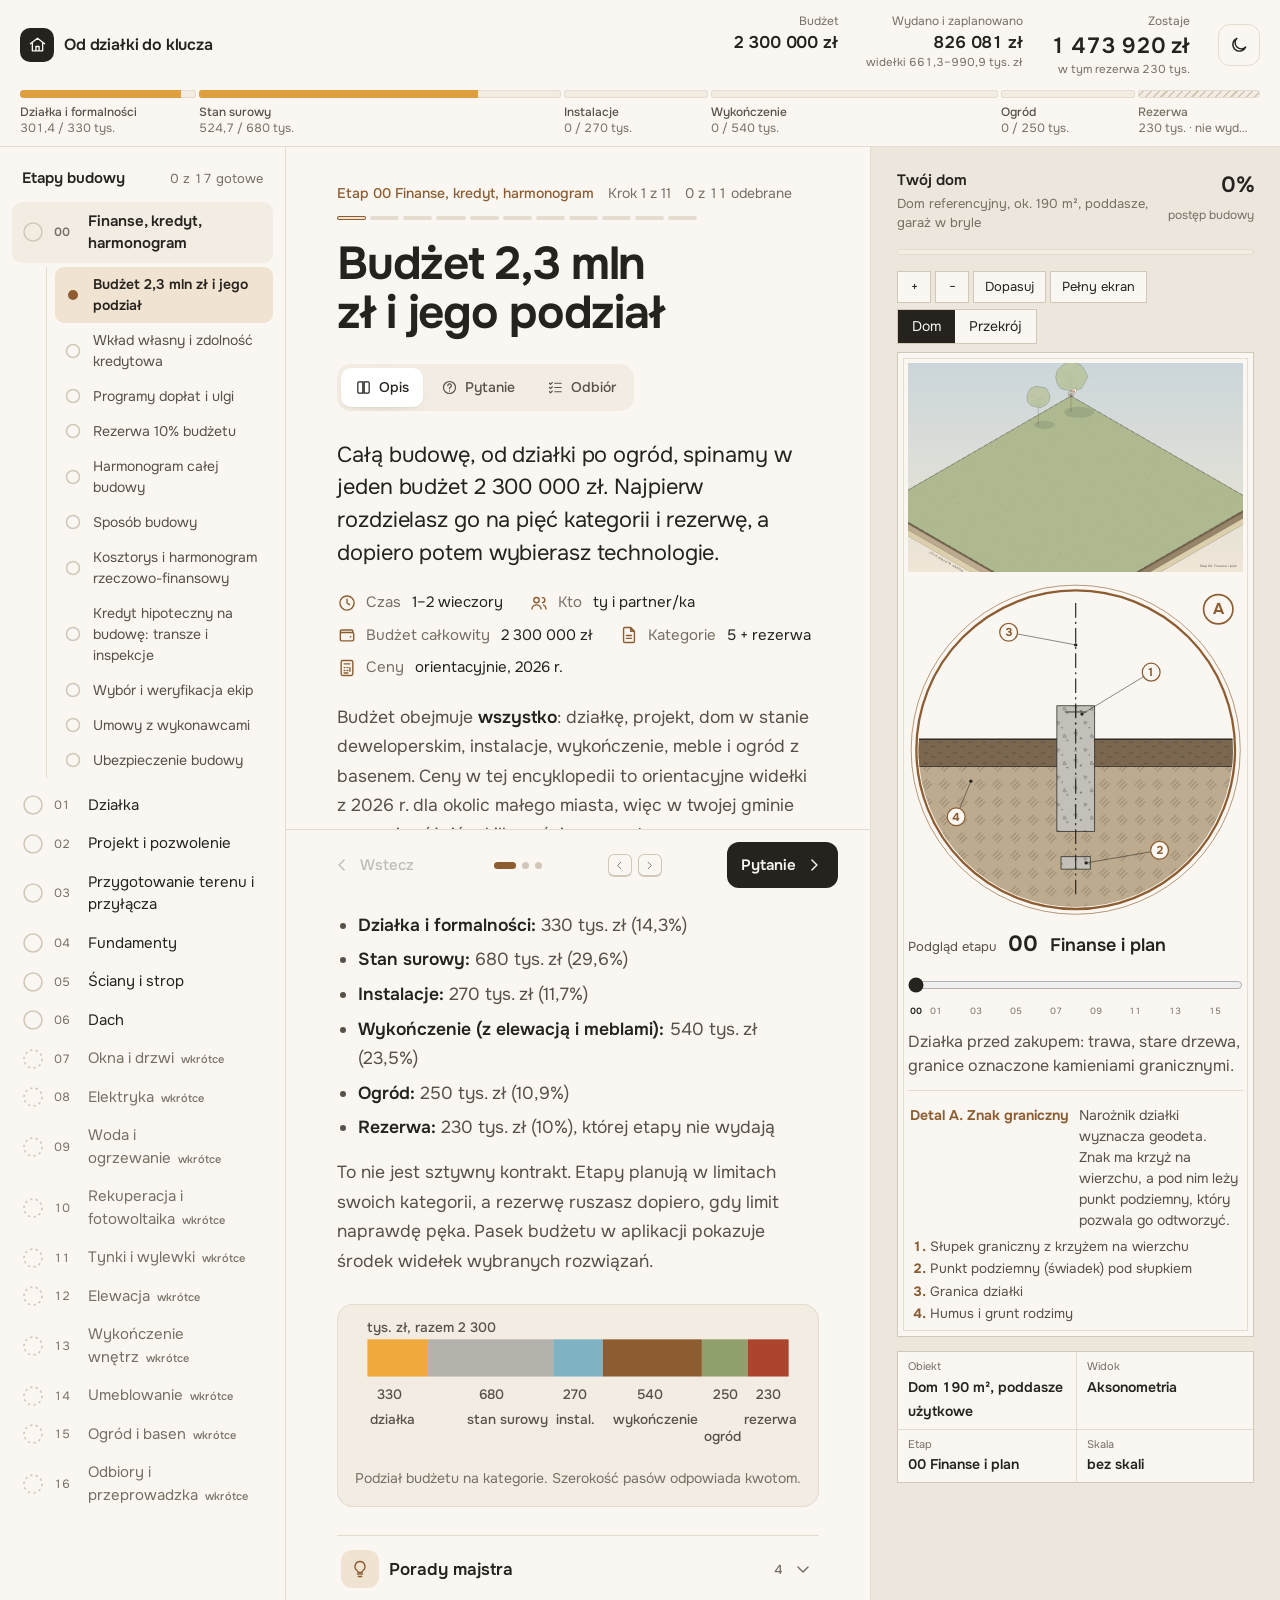
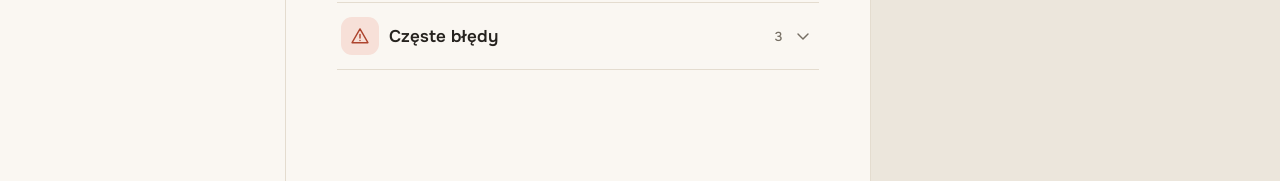
==== index.html @ 0e228438 "Budowa domu: makiety, silnik, wizualizacja, ilustracje, etapy 00-06 Co-Authored-By: Claude Opus 5.5 " ====
<!doctype html>
<html lang="pl">
<head>
<meta charset="utf-8">
<meta name="viewport" content="width=device-width, initial-scale=1, viewport-fit=cover">
<title>Od działki do klucza</title>
<meta name="description" content="Darmowy, interaktywny poradnik budowy domu od działki do klucza.">
<link rel="preconnect" href="https://fonts.googleapis.com">
<link rel="preconnect" href="https://fonts.gstatic.com" crossorigin>
<link rel="stylesheet" href="https://fonts.googleapis.com/css2?family=Onest:wght@400;500;600;700&display=swap">
<link rel="stylesheet" href="css/style.css">
<link rel="stylesheet" href="css/viz.css">
<link rel="stylesheet" href="css/illus.css">
<script>try { var t = localStorage.getItem('budowa-theme'); if (t) document.documentElement.dataset.theme = t; } catch(e){}</script>
</head>
<body>
<svg width="0" height="0" style="position:absolute" aria-hidden="true">
  <symbol id="i-house" viewBox="0 0 24 24"><path d="M3 11 12 4l9 7M5.5 9.5V20h13V9.5M10 20v-5.5h4V20"/></symbol>
  <symbol id="i-menu" viewBox="0 0 24 24"><path d="M4 7h16M4 12h16M4 17h10"/></symbol>
  <symbol id="i-sun" viewBox="0 0 24 24"><circle cx="12" cy="12" r="4"/><path d="M12 2.5v2M12 19.5v2M2.5 12h2M19.5 12h2M5.3 5.3l1.4 1.4M17.3 17.3l1.4 1.4M5.3 18.7l1.4-1.4M17.3 6.7l1.4-1.4"/></symbol>
  <symbol id="i-moon" viewBox="0 0 24 24"><path d="M20 14.5A8 8 0 1 1 9.5 4a6.5 6.5 0 0 0 10.5 10.5z"/></symbol>
  <symbol id="i-left" viewBox="0 0 24 24"><path d="M14.5 6 8.5 12l6 6"/></symbol>
  <symbol id="i-right" viewBox="0 0 24 24"><path d="m9.5 6 6 6-6 6"/></symbol>
  <symbol id="i-down" viewBox="0 0 24 24"><path d="m6 9.5 6 6 6-6"/></symbol>
  <symbol id="i-check" viewBox="0 0 24 24"><path d="M5 12.5 10 17.5 19 7"/></symbol>
  <symbol id="i-bulb" viewBox="0 0 24 24"><path d="M9 18h6M10 21h4M12 3a6 6 0 0 0-3.6 10.8c.7.6 1.1 1.3 1.1 2.2h5c0-.9.4-1.6 1.1-2.2A6 6 0 0 0 12 3z"/></symbol>
  <symbol id="i-alert" viewBox="0 0 24 24"><path d="M12 3.5 21.5 20h-19zM12 10v4.5M12 17.3v.2"/></symbol>
  <symbol id="i-file" viewBox="0 0 24 24"><path d="M14 3H7a1.5 1.5 0 0 0-1.5 1.5v15A1.5 1.5 0 0 0 7 21h10a1.5 1.5 0 0 0 1.5-1.5V7.5zM14 3v4.5h4.5M9 12.5h6M9 16h6"/></symbol>
  <symbol id="i-clock" viewBox="0 0 24 24"><circle cx="12" cy="12" r="8.5"/><path d="M12 7.5V12l3 2"/></symbol>
  <symbol id="i-users" viewBox="0 0 24 24"><circle cx="9" cy="8.5" r="3.2"/><path d="M3.5 19c.6-3 2.8-4.8 5.5-4.8s4.9 1.8 5.5 4.8M16 5.5a3 3 0 0 1 0 6M17.5 14.5c1.6.6 2.7 2.2 3 4.5"/></symbol>
  <symbol id="i-rebar" viewBox="0 0 24 24"><path d="M7 4v16M12 4v16M17 4v16M4 8.5h16M4 15.5h16"/></symbol>
  <symbol id="i-wallet" viewBox="0 0 24 24"><path d="M4 7.5A1.5 1.5 0 0 1 5.5 6h12A1.5 1.5 0 0 1 19 7.5V9M4 7.5v10A1.5 1.5 0 0 0 5.5 19h13a1.5 1.5 0 0 0 1.5-1.5v-7A1.5 1.5 0 0 0 18.5 9h-13A1.5 1.5 0 0 1 4 7.5zM16 14h.5"/></symbol>
  <symbol id="i-shield" viewBox="0 0 24 24"><path d="M12 3 19 6v5.5c0 4.4-3 8-7 9.5-4-1.5-7-5.1-7-9.5V6z"/></symbol>
  <symbol id="i-plus" viewBox="0 0 24 24"><path d="M12 5v14M5 12h14"/></symbol>
  <symbol id="i-minus" viewBox="0 0 24 24"><path d="M5 12h14"/></symbol>
  <symbol id="i-book" viewBox="0 0 24 24"><path d="M4 5.5A1.5 1.5 0 0 1 5.5 4H11v16H5.5A1.5 1.5 0 0 1 4 18.5zM20 5.5A1.5 1.5 0 0 0 18.5 4H13v16h5.5a1.5 1.5 0 0 0 1.5-1.5z"/></symbol>
  <symbol id="i-compare" viewBox="0 0 24 24"><rect x="3.5" y="4" width="7" height="16" rx="1.5"/><rect x="13.5" y="4" width="7" height="16" rx="1.5"/></symbol>
  <symbol id="i-question" viewBox="0 0 24 24"><circle cx="12" cy="12" r="8.5"/><path d="M9.6 9.5a2.5 2.5 0 1 1 3.4 2.3c-.6.3-1 .8-1 1.5v.4M12 16.6v.2"/></symbol>
  <symbol id="i-listcheck" viewBox="0 0 24 24"><path d="M11 6h9M11 12h9M11 18h9M3.5 6l1.5 1.5L7.5 5M3.5 12l1.5 1.5 2.5-2.5M3.5 18l1.5 1.5 2.5-2.5"/></symbol>
  <symbol id="i-stamp" viewBox="0 0 24 24"><path d="M9.5 3.5h5l-1 6.5h-3zM5 13.5c0-1.9 1.6-3.5 3.5-3.5h7c1.9 0 3.5 1.6 3.5 3.5V16H5zM4 20h16"/></symbol>
  <symbol id="i-calc" viewBox="0 0 24 24"><rect x="5" y="3" width="14" height="18" rx="2"/><path d="M8.5 7h7M8.5 11.5h1M12 11.5h1M15.5 11.5v4.5M8.5 15h1M12 15h1M8.5 18h4.5"/></symbol>
  <symbol id="i-layers" viewBox="0 0 24 24"><path d="M12 4 21 9l-9 5-9-5zM3 13.5l9 5 9-5"/></symbol>
</svg>

<div class="app" id="app" data-view="krok">
  <header class="top">
    <div class="top-row">
      <button class="iconbtn menu-btn" id="menuBtn" aria-label="Pokaż etapy budowy" aria-expanded="false"><svg class="ico"><use href="#i-menu"/></svg></button>
      <div class="brand"><span class="brand-mark"><svg class="ico"><use href="#i-house"/></svg></span><span class="brand-t">Od działki do klucza</span></div>
      <div class="money" aria-live="polite">
        <div class="total"><span>Budżet</span><b class="num">2 300 000 zł</b></div>
        <div class="spent"><span>Wydano i zaplanowano</span><b class="num" id="mSpent">0 zł</b><small class="num" id="mRange"></small></div>
        <div class="left"><span>Zostaje</span><b class="num" id="mLeft">0 zł</b><small class="num" id="mRes"></small><em class="delta num" id="delta"></em></div>
      </div>
      <button class="iconbtn" id="themeBtn" aria-label="Przełącz motyw"><svg class="ico"><use id="themeIco" href="#i-moon"/></svg></button>
    </div>
    <div class="bar" id="bar" role="img" aria-label="Podział budżetu na kategorie"></div>
  </header>

  <div class="body">
    <nav class="rail" id="rail" aria-label="Etapy budowy"></nav>

    <main class="main" id="main">
      <div class="scroll" id="scroll"><div class="stepwrap" id="stepwrap"></div></div>
      <div class="foot">
        <button class="nav prev" id="prev"><svg class="ico"><use href="#i-left"/></svg><span id="prevT">Wstecz</span></button>
        <div class="dots" id="dots" aria-hidden="true"></div>
        <div class="keys" aria-hidden="true"><kbd><svg class="ico"><use href="#i-left"/></svg></kbd><kbd><svg class="ico"><use href="#i-right"/></svg></kbd></div>
        <button class="nav next" id="next"><span id="nextT">Dalej</span><svg class="ico"><use href="#i-right"/></svg></button>
      </div>
    </main>

    <aside class="vizpane" id="vizpane" aria-label="Wizualizacja domu"><div class="vizpane-in" id="vizpaneIn">
      <div class="viz-h">
        <div><h2>Twój dom</h2><p>Dom referencyjny, ok. 190 m², poddasze, garaż w bryle</p></div>
        <div class="pct"><b class="num" id="pct">0%</b><span>postęp budowy</span></div>
      </div>
      <div class="hp"><i id="hp"></i></div>
      <div id="viz"></div>
    </div></aside>
  </div>

  <nav class="tabbar" role="tablist" aria-label="Widok">
    <button role="tab" aria-selected="true" data-view="krok"><svg class="ico"><use href="#i-book"/></svg>Krok</button>
    <button role="tab" aria-selected="false" data-view="dom"><svg class="ico"><use href="#i-house"/></svg>Dom</button>
  </nav>
</div>
<div class="scrim" id="scrim"></div>
<div class="toast" id="toast" role="status"><svg class="ico"><use href="#i-stamp"/></svg><span id="toastT"></span></div>

<!-- Silnik i wizualizacja -->
<script src="js/engine.js"></script>
<script src="js/viz.js"></script>
<script src="js/illus.js"></script>

<!-- Widgety: wspólne + jeden plik na etap (brakujące pliki silnik pomija) -->
<script src="js/widgets/koszty-zakupu.js"></script>
<script src="js/widgets/00-finanse.js"></script>
<script src="js/widgets/01-dzialka.js"></script>
<script src="js/widgets/02-projekt.js"></script>
<script src="js/widgets/03-przygotowanie.js"></script>
<script src="js/widgets/04-fundamenty.js"></script>
<script src="js/widgets/05-sciany.js"></script>
<script src="js/widgets/06-dach.js"></script>
<script src="js/widgets/07-okna.js"></script>
<script src="js/widgets/08-elektryka.js"></script>
<script src="js/widgets/09-woda-ogrzewanie.js"></script>
<script src="js/widgets/10-rekuperacja-pv.js"></script>
<script src="js/widgets/11-tynki-wylewki.js"></script>
<script src="js/widgets/12-elewacja.js"></script>
<script src="js/widgets/13-wykonczenie.js"></script>
<script src="js/widgets/14-umeblowanie.js"></script>
<script src="js/widgets/15-ogrod.js"></script>
<script src="js/widgets/16-odbiory.js"></script>

<!-- Ilustracje kroków: jeden plik na etap (brakujące pliki silnik pomija) -->
<script src="js/illus/00-finanse.js"></script>
<script src="js/illus/01-dzialka.js"></script>
<script src="js/illus/02-projekt.js"></script>
<script src="js/illus/03-przygotowanie.js"></script>
<script src="js/illus/04-fundamenty.js"></script>
<script src="js/illus/05-sciany.js"></script>
<script src="js/illus/06-dach.js"></script>
<script src="js/illus/07-okna.js"></script>
<script src="js/illus/08-elektryka.js"></script>
<script src="js/illus/09-woda-ogrzewanie.js"></script>
<script src="js/illus/10-rekuperacja-pv.js"></script>
<script src="js/illus/11-tynki-wylewki.js"></script>
<script src="js/illus/12-elewacja.js"></script>
<script src="js/illus/13-wykonczenie.js"></script>
<script src="js/illus/14-umeblowanie.js"></script>
<script src="js/illus/15-ogrod.js"></script>
<script src="js/illus/16-odbiory.js"></script>

<!-- Treść: jeden plik = jeden etap -->
<script src="content/00-finanse.js"></script>
<script src="content/01-dzialka.js"></script>
<script src="content/02-projekt.js"></script>
<script src="content/03-przygotowanie.js"></script>
<script src="content/04-fundamenty.js"></script>
<script src="content/05-sciany.js"></script>
<script src="content/06-dach.js"></script>
<script src="content/07-okna.js"></script>
<script src="content/08-elektryka.js"></script>
<script src="content/09-woda-ogrzewanie.js"></script>
<script src="content/10-rekuperacja-pv.js"></script>
<script src="content/11-tynki-wylewki.js"></script>
<script src="content/12-elewacja.js"></script>
<script src="content/13-wykonczenie.js"></script>
<script src="content/14-umeblowanie.js"></script>
<script src="content/15-ogrod.js"></script>
<script src="content/16-odbiory.js"></script>
</body>
</html>
---- css/style.css ----
/* Aplikacja w trzech strefach: pasek budżetu u góry, etapy po lewej, krok w środku (porcjami), dom po prawej.
   Wygląd przeniesiony 1:1 z makieta/makieta-v2.html. Style rysunku domu są w css/viz.css (F2). */
:root{
  color-scheme:light;
  --bg:#ece6dc; --pane:#faf7f2; --pane-2:#f2ece3; --raise:#ffffff;
  --ink:#26231f; --ink-2:#575148; --ink-3:#766f64;
  --line:#e4dccf; --line-2:#d2c8b8;
  --wood:#8d5d31; --wood-soft:#f1e3d1; --lamp:#df9f3f; --lamp-soft:#f9e7c7;
  --moss:#4b6a44; --moss-soft:#e0e9da; --rust:#ad442e; --rust-soft:#f7e0d8;
  --spent:#3b3733; --on-ink:#faf7f2;
  --shadow:0 1px 2px rgba(70,50,30,.06),0 10px 28px -14px rgba(70,50,30,.22);
  --shadow-hi:0 2px 4px rgba(70,50,30,.08),0 18px 36px -16px rgba(70,50,30,.32);
  --draw:#7a6a55; --stars-op:0;
  --sky1:#CBD6DA; --sky2:#EFE6D6; --ground:#B9A585; --ground-dark:#8C7556; --lawn:#8FA06A; --lawn-dark:#6E8250;
  --raw:#C38A63; --raw-line:#A06E4D; --concrete:#B4B1AA; --concrete-top:#CFCCC5;
  --plaster:#F2EEE6; --plaster-side:#DCD5C8; --stone:#9C9387; --stone-line:#7D756B;
  --cladding:#A9743F; --cladding-line:#80552C; --roof:#3A3D42; --roof-line:#2C2E32;
  --glass:#6F8792; --frame:#2E3033; --lit:#F6C46E; --lit-op:.45; --glow-op:0; --water:#7FB3C4; --scaff:#7C7F84; --amber:#F0A93C;
  --f:"Onest","Segoe UI",system-ui,-apple-system,sans-serif;
  --out:cubic-bezier(.22,1,.36,1); --spring:cubic-bezier(.34,1.45,.64,1);
}
@media (prefers-color-scheme:dark){:root:not([data-theme="light"]){
  color-scheme:dark;
  --bg:#141312; --pane:#1c1b19; --pane-2:#24221f; --raise:#2a2825;
  --ink:#efe8dd; --ink-2:#bab2a6; --ink-3:#958d81;
  --line:#2e2b27; --line-2:#403b35;
  --wood:#d6a16b; --wood-soft:#3a2c1f; --lamp:#f3b75d; --lamp-soft:#3b2f1e;
  --moss:#98b98a; --moss-soft:#223025; --rust:#ee9076; --rust-soft:#3c2520;
  --spent:#d9d0c2; --on-ink:#1c1b19;
  --shadow:0 1px 0 rgba(255,255,255,.03) inset,0 12px 30px -16px rgba(0,0,0,.7);
  --shadow-hi:0 1px 0 rgba(255,255,255,.05) inset,0 20px 40px -18px rgba(0,0,0,.8);
  --draw:#f3b75d; --stars-op:1;
  --sky1:#0F1726; --sky2:#3A3B4A; --ground:#3B3428; --ground-dark:#2A251D; --lawn:#33402C; --lawn-dark:#26301F;
  --raw:#7A5844; --raw-line:#5E4333; --concrete:#5E5D5A; --concrete-top:#6C6B67;
  --plaster:#B9B2A6; --plaster-side:#8F897F; --stone:#6C665E; --stone-line:#4F4A44;
  --cladding:#7A5330; --cladding-line:#5A3C22; --roof:#25272B; --roof-line:#1A1B1E;
  --glass:#2C3940; --frame:#151618; --lit:#FFC56A; --lit-op:.95; --glow-op:.55; --water:#3E8FA6; --scaff:#8A8D92; --amber:#F4B860;
}}
:root[data-theme="dark"]{
  color-scheme:dark;
  --bg:#141312; --pane:#1c1b19; --pane-2:#24221f; --raise:#2a2825;
  --ink:#efe8dd; --ink-2:#bab2a6; --ink-3:#958d81;
  --line:#2e2b27; --line-2:#403b35;
  --wood:#d6a16b; --wood-soft:#3a2c1f; --lamp:#f3b75d; --lamp-soft:#3b2f1e;
  --moss:#98b98a; --moss-soft:#223025; --rust:#ee9076; --rust-soft:#3c2520;
  --spent:#d9d0c2; --on-ink:#1c1b19;
  --shadow:0 1px 0 rgba(255,255,255,.03) inset,0 12px 30px -16px rgba(0,0,0,.7);
  --shadow-hi:0 1px 0 rgba(255,255,255,.05) inset,0 20px 40px -18px rgba(0,0,0,.8);
  --draw:#f3b75d; --stars-op:1;
  --sky1:#0F1726; --sky2:#3A3B4A; --ground:#3B3428; --ground-dark:#2A251D; --lawn:#33402C; --lawn-dark:#26301F;
  --raw:#7A5844; --raw-line:#5E4333; --concrete:#5E5D5A; --concrete-top:#6C6B67;
  --plaster:#B9B2A6; --plaster-side:#8F897F; --stone:#6C665E; --stone-line:#4F4A44;
  --cladding:#7A5330; --cladding-line:#5A3C22; --roof:#25272B; --roof-line:#1A1B1E;
  --glass:#2C3940; --frame:#151618; --lit:#FFC56A; --lit-op:.95; --glow-op:.55; --water:#3E8FA6; --scaff:#8A8D92; --amber:#F4B860;
}

*{box-sizing:border-box}
html{scroll-padding-top:var(--toph,120px)}
body{margin:0;background:var(--bg);color:var(--ink);font-family:var(--f);font-size:16px;line-height:1.5;-webkit-font-smoothing:antialiased}
button,input{font:inherit;color:inherit}
button{cursor:pointer}
:focus-visible{outline:2px solid var(--wood);outline-offset:2px;border-radius:6px}
.ico{width:20px;height:20px;flex:none;fill:none;stroke:currentColor;stroke-width:1.7;stroke-linecap:round;stroke-linejoin:round}
[hidden]{display:none!important}
.sr{position:absolute;width:1px;height:1px;overflow:hidden;clip:rect(0 0 0 0);white-space:nowrap}
.num{font-variant-numeric:tabular-nums}

/* ---------- szkielet aplikacji ---------- */
.app{min-height:100vh;min-height:100dvh;display:grid;grid-template-columns:minmax(0,1fr);grid-template-rows:auto minmax(0,1fr)}
.top-row,.money{min-width:0}
.top{background:var(--pane);border-bottom:1px solid var(--line);padding-left:max(20px,env(safe-area-inset-left,0px));padding-right:max(20px,env(safe-area-inset-right,0px));padding-block:12px 10px;position:sticky;top:0;z-index:6}
.top-row{display:flex;align-items:center;gap:16px 28px}
.brand{display:flex;align-items:center;gap:10px;font-weight:600;font-size:16px;letter-spacing:-.01em;white-space:nowrap}
.brand-mark{display:grid;place-items:center;width:34px;height:34px;border-radius:10px;background:var(--ink);color:var(--on-ink)}
.brand-mark .ico{width:19px;height:19px}
.money{display:flex;align-items:baseline;gap:6px 28px;margin-left:auto;flex-wrap:wrap;justify-content:flex-end}
.money div{display:flex;flex-direction:column;align-items:flex-end;position:relative}
.money span{font-size:12px;color:var(--ink-3)}
.money b{font-weight:600;font-size:17px;letter-spacing:-.01em;transition:color .3s}
.money small{font-size:11.5px;color:var(--ink-3);white-space:nowrap;line-height:1.3}
.money .left b{font-size:22px}
.money .left.over b{color:var(--rust)}
.delta{position:absolute;right:calc(100% + 12px);bottom:1px;padding:3px 9px;border-radius:999px;font-size:13px;font-weight:600;font-style:normal;background:var(--lamp-soft);color:var(--wood);white-space:nowrap;opacity:0;pointer-events:none}
.delta.minus{background:var(--moss-soft);color:var(--moss)}
.iconbtn{display:grid;place-items:center;width:42px;height:42px;border-radius:12px;border:1px solid var(--line);background:var(--pane);transition:background-color .15s,transform .2s var(--spring)}
.iconbtn:hover{background:var(--pane-2)}
.iconbtn:active{transform:scale(.94)}
.menu-btn{display:none}
.bar{display:flex;gap:3px;margin-top:12px}
.seg{flex-basis:0;min-width:0}
.trk{position:relative;display:block;height:8px;border-radius:3px;background:var(--pane-2);overflow:hidden;box-shadow:inset 0 0 0 1px var(--line)}
.seg:first-child .trk{border-radius:5px 3px 3px 5px}
.seg:last-child .trk{border-radius:3px 5px 5px 3px}
.seg.over .trk{box-shadow:inset 0 0 0 1px var(--rust)}
.trk i{position:absolute;top:0;bottom:0;left:0;width:0;transition:width .6s var(--spring),left .6s var(--spring)}
.trk .f{background:var(--spent)}
.trk .c{background:var(--lamp)}
.seg.flash .trk{animation:flash .9s var(--out)}
@keyframes flash{0%{box-shadow:inset 0 0 0 1px var(--line),0 0 0 0 var(--lamp)}30%{box-shadow:inset 0 0 0 1px var(--lamp),0 0 0 4px var(--lamp-soft)}100%{box-shadow:inset 0 0 0 1px var(--line),0 0 0 0 transparent}}
.seg-l{display:flex;flex-direction:column;gap:0;margin-top:6px;padding-right:8px;font-size:12px;line-height:1.35;color:var(--ink-3);white-space:nowrap;overflow:hidden}
.seg-l b{font-weight:500;color:var(--ink-2);overflow:hidden;text-overflow:ellipsis}
.seg-l span{overflow:hidden;text-overflow:ellipsis}
/* rezerwa: osobny, kreskowany fragment paska, etapy jej nie wydają */
.seg.res .trk{background:repeating-linear-gradient(-45deg,var(--pane-2) 0 4px,var(--line-2) 4px 5.5px)}
.seg.res .seg-l b{color:var(--ink-3)}

.body{display:grid;grid-template-columns:286px minmax(0,1fr) minmax(360px,32vw)}

/* ---------- etapy ---------- */
/* Lista etapów i panel domu są przyklejone pod paskiem tylko wtedy, gdy mieszczą się na ekranie (klasa .stick z engine.js). */
.rail{background:var(--pane);border-right:1px solid var(--line)}
.rail-in{padding:20px 12px 24px}
.stick{position:sticky;top:var(--toph,0px)}
.rail-h{display:flex;justify-content:space-between;align-items:baseline;padding:0 10px 12px}
.rail-h h2{margin:0;font-size:15px;font-weight:600}
.rail-h span{font-size:13px;color:var(--ink-3)}
.stages,.steps{list-style:none;margin:0;padding:0}
.stg{display:grid;grid-template-columns:24px 26px minmax(0,1fr);align-items:center;gap:8px;width:100%;text-align:left;border:0;background:none;padding:8px 10px;border-radius:10px;font-size:15px;transition:background-color .15s}
.stg:hover{background:var(--pane-2)}
.stg .nr{font-size:12px;color:var(--ink-3)}
.stg.done .t{color:var(--ink-2)}
.stg.cur{background:var(--pane-2);font-weight:600}
.stg.soon .t{color:var(--ink-3)}
.stg .t small{margin-left:7px;font-size:11px;font-weight:500;color:var(--ink-3);letter-spacing:.02em}
.stat{width:22px;height:22px;display:block}
.stat circle{fill:none;stroke:var(--line-2);stroke-width:1.6}
.stat .dash{stroke-dasharray:2.4 3.2}
.stat .ring{stroke:var(--wood);stroke-width:2.2;stroke-linecap:round;transform:rotate(-90deg);transform-origin:center;transition:stroke-dashoffset .6s var(--out)}
.stat .dot{fill:var(--moss);stroke:none}
.stat .ck{fill:none;stroke:var(--pane);stroke-width:2.2;stroke-linecap:round;stroke-linejoin:round}
.steps{margin:4px 0 8px 34px;border-left:1px solid var(--line);padding-left:8px}
.stp{display:grid;grid-template-columns:18px minmax(0,1fr);gap:10px;align-items:center;width:100%;text-align:left;border:0;background:none;padding:7px 10px;border-radius:9px;font-size:14px;color:var(--ink-2);transition:background-color .15s,color .15s}
.stp:hover{background:var(--pane-2);color:var(--ink)}
.stp[aria-current="step"]{background:var(--wood-soft);color:var(--ink);font-weight:600}
.mini{width:16px;height:16px;display:block}
.mini circle{fill:none;stroke:var(--line-2);stroke-width:1.6}
.mini .on{fill:var(--wood);stroke:none}
.mini .rd{fill:var(--wood-soft);stroke:var(--wood);stroke-width:1.3;opacity:.8}
.mini .dn{fill:var(--moss);stroke:none}
.mini path{fill:none;stroke:var(--pane);stroke-width:2;stroke-linecap:round;stroke-linejoin:round;stroke-dasharray:14;stroke-dashoffset:0}
.mini.pop path{animation:drawck .45s .1s var(--out) backwards}
.mini.pop .dn{animation:pop .45s var(--spring) backwards}
@keyframes drawck{from{stroke-dashoffset:14}}
@keyframes pop{from{transform:scale(.2);opacity:0}}
.mini .dn,.stat .dot{transform-origin:center;transform-box:fill-box}

/* ---------- krok ---------- */
.main{display:flex;flex-direction:column;min-width:0;background:var(--pane)}
.scroll{flex:1;touch-action:pan-y}
.stepwrap{scroll-margin-top:var(--toph,0px);max-width:780px;margin:0 auto;padding-block:36px 40px;padding-inline:clamp(20px,4vw,56px)}
.sh{position:relative}
.meta{display:flex;flex-wrap:wrap;gap:4px 14px;align-items:center;font-size:14px;color:var(--ink-3)}
.meta b{font-weight:500;color:var(--wood)}
.sbar{display:flex;gap:4px;margin:12px 0 20px;max-width:360px}
.sbar i{flex:1;height:4px;border-radius:2px;background:var(--line);position:relative;overflow:hidden}
.sbar i::after{content:"";position:absolute;inset:0;background:var(--moss);transform:scaleX(0);transform-origin:left;transition:transform .5s var(--out)}
.sbar i.dn::after{transform:none}
.sbar i.on{background:var(--wood-soft);box-shadow:inset 0 0 0 1px var(--wood)}
h1{margin:0;font-size:clamp(32px,3.6vw,46px);line-height:1.06;font-weight:650;letter-spacing:-.028em;text-wrap:balance;padding-right:130px}
.stamp{position:absolute;right:0;top:34px;display:grid;place-items:center;gap:0;padding:8px 14px 7px;border:2.5px solid var(--moss);border-radius:8px;color:var(--moss);transform:rotate(-9deg);text-align:center;line-height:1.1;opacity:0;pointer-events:none}
.stamp::before{content:"";position:absolute;inset:3px;border:1px solid var(--moss);border-radius:5px;opacity:.6}
.stamp b{font-size:15px;font-weight:700;letter-spacing:.14em;text-transform:uppercase}
.stamp span{font-size:11px;letter-spacing:.04em}
.stamp.on{opacity:.92}
.stamp.hit{animation:stamp .5s var(--spring)}
@keyframes stamp{0%{opacity:0;transform:rotate(-20deg) scale(1.9)}55%{opacity:1}100%{opacity:.92;transform:rotate(-9deg) scale(1)}}

.ptabs{position:relative;display:flex;gap:4px;margin:26px 0 0;padding:4px;border-radius:14px;background:var(--pane-2);width:max-content;max-width:100%;overflow-x:auto}
.ptab{position:relative;z-index:1;display:flex;align-items:center;gap:7px;border:0;background:none;padding:9px 14px;border-radius:10px;font-size:14px;font-weight:500;color:var(--ink-2);white-space:nowrap;transition:color .2s}
.ptab .ico{width:17px;height:17px}
.ptab:hover{color:var(--ink)}
.ptab[aria-selected="true"]{color:var(--ink)}
.ptab .okdot{width:6px;height:6px;border-radius:50%;background:var(--moss)}
.pind{position:absolute;z-index:0;top:4px;bottom:4px;left:0;width:0;border-radius:10px;background:var(--raise);box-shadow:var(--shadow);transition:transform .42s var(--spring),width .42s var(--spring)}

.panel{margin-top:28px}
.lead{margin:0;font-size:clamp(19px,1.7vw,22px);line-height:1.5;color:var(--ink);max-width:40em;letter-spacing:-.005em}
.facts{display:flex;flex-wrap:wrap;gap:10px 26px;list-style:none;margin:22px 0 0;padding:0}
.facts li{display:flex;align-items:center;gap:9px;font-size:15px}
.facts .ico{color:var(--wood)}
.facts span{color:var(--ink-3);margin-right:2px}
.facts li.cost{flex-wrap:wrap;row-gap:2px}
.facts li.cost b{font-weight:500;white-space:nowrap}
.facts .fn{flex-basis:100%;padding-left:29px;font-style:normal;font-size:13.5px;line-height:1.45;color:var(--ink-3)}
.prose{margin-top:24px;font-size:17.5px;line-height:1.68;color:var(--ink-2);max-width:62ch}
.prose p{margin:0 0 .9em}
.prose strong,.prose b{color:var(--ink);font-weight:600}
.prose ul,.prose ol{margin:0 0 .9em;padding-left:1.2em}
.prose li{margin:.3em 0}
.xref{display:inline-flex;align-items:center;gap:6px;border:0;background:var(--wood-soft);color:var(--wood);padding:2px 11px 3px;border-radius:999px;font-size:14px;font-weight:600;vertical-align:baseline;transition:transform .2s var(--spring)}
.xref:hover{transform:translateY(-1px)}
.xref .ico{width:15px;height:15px}

/* diagram (opcjonalny schemat SVG w treści) */
.dgm{margin:28px 0 0;padding:18px;border-radius:16px;background:var(--pane-2);box-shadow:inset 0 0 0 1px var(--line);max-width:640px}
.dgm svg{display:block;width:100%;height:auto}
.dgm text{font:500 11px var(--f);fill:var(--ink-2)}
.dgm figcaption{margin-top:10px;font-size:14px;color:var(--ink-3);line-height:1.5}

/* rozwijane sekcje: porady, błędy, formalności */
.acc{margin-top:28px;border-top:1px solid var(--line)}
.acc-i{border-bottom:1px solid var(--line)}
.acc-b{display:grid;grid-template-columns:38px minmax(0,1fr) auto 22px;align-items:center;gap:10px;width:100%;border:0;background:none;padding:14px 4px;text-align:left;font-size:17px;font-weight:600;border-radius:10px;transition:background-color .15s}
.acc-b:hover{background:var(--pane-2)}
.acc-ic{display:grid;place-items:center;width:38px;height:38px;border-radius:11px;background:var(--wood-soft);color:var(--wood)}
.acc-i.warn .acc-ic{background:var(--rust-soft);color:var(--rust)}
.acc-i.formal .acc-ic{background:var(--moss-soft);color:var(--moss)}
.acc-n{font-size:13px;font-weight:500;color:var(--ink-3)}
.acc-b .chev{transition:transform .35s var(--spring);color:var(--ink-3)}
.acc-b[aria-expanded="true"] .chev{transform:rotate(180deg)}
.acc-p{display:grid;grid-template-rows:0fr;transition:grid-template-rows .38s var(--out)}
.acc-p>div{overflow:hidden}
.acc-b[aria-expanded="true"]+.acc-p{grid-template-rows:1fr}
.acc-p ul{list-style:none;margin:0;padding:8px 8px 26px 52px;display:grid;gap:18px;font-size:16.5px;line-height:1.62;color:var(--ink-2);max-width:66ch}
.acc-p li{position:relative;padding-left:26px}
.acc-p li::before{content:"";position:absolute;left:0;top:.8em;width:13px;height:2px;border-radius:1px;background:var(--wood);opacity:.8}
.acc-i.warn li::before{background:var(--rust)}
.acc-i.formal li::before{background:var(--moss)}
.acc-p li b,.acc-p li strong{color:var(--ink);font-weight:600}
.acc-b[aria-expanded="true"]+.acc-p li{animation:liIn .5s var(--out) backwards;animation-delay:calc(60ms + var(--i,0) * 65ms)}
@keyframes liIn{from{opacity:0;transform:translateY(8px)}}
.fm{display:block;font-size:14px;color:var(--ink-3);margin-top:3px;line-height:1.5}

/* wybór */
.dq{margin:0 0 8px;font-size:clamp(21px,2vw,25px);line-height:1.3;font-weight:600;letter-spacing:-.015em;max-width:30em}
.intro{margin:0 0 20px;font-size:17px;line-height:1.6;color:var(--ink-2);max-width:60ch}
.cards{display:grid;grid-template-columns:repeat(var(--n,3),minmax(0,1fr));gap:14px}
.card{position:relative;display:flex;flex-direction:column;gap:10px;padding:18px 18px 16px;border-radius:16px;background:var(--raise);box-shadow:var(--shadow),inset 0 0 0 1px var(--line);cursor:pointer;transition:transform .3s var(--spring),box-shadow .25s var(--out)}
.card:hover{transform:translateY(-3px);box-shadow:var(--shadow-hi),inset 0 0 0 1px var(--line-2)}
.card:active{transform:translateY(-1px) scale(.99)}
.card input{position:absolute;opacity:0;pointer-events:none}
.card:has(input:focus-visible){outline:2px solid var(--wood);outline-offset:3px}
.card.on{box-shadow:var(--shadow-hi),inset 0 0 0 2px var(--wood);transform:translateY(-3px)}
.card-top{display:flex;align-items:center;gap:8px;min-height:28px}
.card-k{display:grid;place-items:center;width:28px;height:28px;border-radius:50%;background:var(--pane-2);font-size:13px;font-weight:600;color:var(--ink-2);transition:background-color .25s,color .25s}
.card.on .card-k{background:var(--wood);color:var(--on-ink)}
.rec{font-size:12px;font-weight:600;color:var(--moss);background:var(--moss-soft);padding:3px 9px;border-radius:999px}
.tick{position:absolute;top:14px;right:14px;display:grid;place-items:center;width:26px;height:26px;border-radius:50%;background:var(--wood);color:var(--on-ink);transform:scale(0);transition:transform .4s var(--spring)}
.tick .ico{width:15px;height:15px;stroke-width:2.4}
.card.on .tick{transform:scale(1)}
.card-n{font-size:16px;font-weight:600;line-height:1.3;letter-spacing:-.005em;min-height:2.6em}
.card-c{font-size:22px;font-weight:600;letter-spacing:-.02em}
.card-c small{font-size:14px;font-weight:500;color:var(--ink-3)}
.card-m{display:grid;gap:6px;font-size:14px;color:var(--ink-2);padding-top:10px;border-top:1px solid var(--line)}
.card-m span{display:flex;gap:8px;align-items:flex-start}
.card-m .ico{width:16px;height:16px;color:var(--ink-3);margin-top:2px}
.detail{margin-top:24px}
.pc{display:grid;grid-template-columns:repeat(2,minmax(0,1fr));gap:20px 32px}
.pc h3{margin:0 0 10px;font-size:14px;font-weight:600;color:var(--ink-3)}
.pc ul{list-style:none;margin:0;padding:0;display:grid;gap:8px;font-size:16px}
.pc li{display:flex;gap:10px;align-items:flex-start}
.pc .ico{width:18px;height:18px;margin-top:3px;stroke-width:2}
.pc .pro .ico{color:var(--moss)}
.pc .con .ico{color:var(--rust)}
.why{margin:20px 0 0;padding:16px 18px;border-radius:14px;background:var(--pane-2);font-size:16px;line-height:1.6;color:var(--ink-2);max-width:66ch}
.why b{color:var(--ink);font-weight:600}

/* pytanie */
.qb+.qb{margin-top:36px;padding-top:30px;border-top:1px solid var(--line)}
.q{margin:0 0 20px;font-size:clamp(21px,2vw,25px);line-height:1.35;font-weight:600;letter-spacing:-.015em;max-width:30em}
.qn{display:inline-block;margin-right:10px;font-size:13px;font-weight:600;color:var(--wood);vertical-align:.2em}
.answers{display:grid;gap:10px;max-width:620px}
.ans{display:grid;grid-template-columns:32px minmax(0,1fr) 26px;gap:14px;align-items:center;width:100%;text-align:left;padding:14px 16px;border-radius:14px;border:0;background:var(--raise);box-shadow:var(--shadow),inset 0 0 0 1px var(--line);font-size:17px;transition:transform .25s var(--spring),box-shadow .2s,background-color .2s,opacity .2s}
.ans:hover:not(:disabled){transform:translateY(-2px);box-shadow:var(--shadow-hi),inset 0 0 0 1px var(--line-2)}
.ans:active:not(:disabled){transform:scale(.985)}
.ans:disabled{cursor:default}
.ans-k{display:grid;place-items:center;width:30px;height:30px;border-radius:50%;background:var(--pane-2);font-size:13px;font-weight:600;color:var(--ink-2)}
.ans-r{width:26px;height:26px}
.ans-r path{fill:none;stroke-width:2.6;stroke-linecap:round;stroke-linejoin:round}
.ans.ok{background:var(--moss-soft);box-shadow:inset 0 0 0 2px var(--moss)}
.ans.ok .ans-k{background:var(--moss);color:var(--pane)}
.ans.ok .ans-r path{stroke:var(--moss);stroke-dasharray:24;animation:drawq .5s .05s var(--out) backwards}
@keyframes drawq{from{stroke-dashoffset:24}}
.ans.bad{background:var(--rust-soft);box-shadow:inset 0 0 0 1px var(--rust);color:var(--ink-2)}
.ans.bad .ans-k{background:var(--rust);color:var(--pane)}
.ans.bad .ans-r path{stroke:var(--rust)}
.ans.dim{opacity:.5}
.shake{animation:shake .38s cubic-bezier(.36,.07,.19,.97)}
@keyframes shake{20%{transform:translateX(-7px)}40%{transform:translateX(6px)}60%{transform:translateX(-4px)}80%{transform:translateX(2px)}}
.qfb{margin-top:18px;max-width:62ch;font-size:16.5px;line-height:1.6;color:var(--ink-2)}
.qfb p{margin:0}
.qfb b{color:var(--ink)}
.qfb.try{color:var(--rust)}

/* odbiór */
.prog{display:flex;align-items:center;gap:14px;margin-bottom:18px;max-width:560px}
.prog-t{flex:1;height:8px;border-radius:4px;background:var(--pane-2);box-shadow:inset 0 0 0 1px var(--line);overflow:hidden}
.prog-t i{display:block;height:100%;width:0;background:var(--moss);border-radius:4px;transition:width .5s var(--spring)}
.prog b{font-size:14px;font-weight:600;color:var(--ink-2);min-width:3.5em;text-align:right}
.checks{list-style:none;margin:0;padding:0;display:grid;gap:6px;max-width:640px}
.chk{display:grid;grid-template-columns:28px minmax(0,1fr);gap:14px;align-items:center;padding:11px 12px;border-radius:12px;cursor:pointer;font-size:16.5px;line-height:1.45;transition:background-color .15s,color .2s}
.chk:hover{background:var(--pane-2)}
.chk input{position:absolute;opacity:0;pointer-events:none}
.chk:has(input:focus-visible){outline:2px solid var(--wood);outline-offset:1px}
.box{display:grid;place-items:center;width:26px;height:26px;border-radius:8px;box-shadow:inset 0 0 0 1.8px var(--line-2);transition:background-color .2s,box-shadow .2s,transform .3s var(--spring)}
.box svg{width:16px;height:16px}
.box path{fill:none;stroke:var(--pane);stroke-width:2.6;stroke-linecap:round;stroke-linejoin:round;stroke-dasharray:20;stroke-dashoffset:20;transition:stroke-dashoffset .3s .05s var(--out)}
.chk input:checked+.box{background:var(--moss);box-shadow:none;transform:scale(1.06)}
.chk input:checked+.box path{stroke-dashoffset:0}
.chk input:checked~.ct{color:var(--ink-3)}
.chk input:disabled~*{cursor:default}
.done-row{display:flex;flex-wrap:wrap;align-items:center;gap:12px 18px;margin-top:24px}
.btn{display:inline-flex;align-items:center;gap:9px;border:0;border-radius:12px;padding:12px 18px;min-height:46px;font-size:15px;font-weight:600;background:var(--ink);color:var(--on-ink);transition:transform .25s var(--spring),opacity .2s,background-color .2s}
.btn:hover:not(:disabled){transform:translateY(-1px)}
.btn:active:not(:disabled){transform:scale(.97)}
.btn:disabled{opacity:.35;cursor:not-allowed}
.btn.ghost{background:none;color:var(--ink-2);box-shadow:inset 0 0 0 1px var(--line-2)}
.btn.ghost:hover{color:var(--ink)}
.link{border:0;background:none;padding:8px 2px;font-size:14px;color:var(--ink-3);text-decoration:underline;text-underline-offset:3px}
.link:hover{color:var(--ink)}
.hint{font-size:14px;color:var(--ink-3)}
.empty{padding:40px 0;font-size:17px;color:var(--ink-2)}

/* widgety (js/widgets/*.js) */
.wg{margin-top:30px;padding:22px clamp(16px,2.6vw,26px) 20px;border-radius:18px;background:var(--raise);box-shadow:var(--shadow),inset 0 0 0 1px var(--line);max-width:680px}
.wg-h{display:flex;align-items:center;gap:12px;margin:0 0 18px;font-size:17px;font-weight:600}
.wg-h .acc-ic{flex:none}
.wg-h small{display:block;font-size:13px;font-weight:500;color:var(--ink-3)}
.wg-f{display:grid;gap:16px}
.wg-row{display:grid;gap:7px}
.wg-l{font-size:13px;font-weight:500;color:var(--ink-3)}
.wg-in{display:flex;align-items:center;gap:8px;padding:0 14px;height:50px;border-radius:12px;background:var(--pane);box-shadow:inset 0 0 0 1px var(--line-2);transition:box-shadow .2s}
.wg-in:focus-within{box-shadow:inset 0 0 0 2px var(--wood)}
.wg-in input{flex:1;min-width:0;border:0;background:none;outline:0;font-size:19px;font-weight:600;letter-spacing:-.01em}
.wg-in span{font-size:15px;color:var(--ink-3)}
.wg-in.sm{height:42px;width:110px}
.wg-in.sm input{font-size:16px}
.chips{display:flex;flex-wrap:wrap;gap:6px}
.chip{border:0;background:var(--pane-2);color:var(--ink-2);padding:6px 12px;border-radius:999px;font-size:13.5px;font-weight:500;transition:background-color .15s,color .15s,transform .2s var(--spring)}
.chip:hover{color:var(--ink);transform:translateY(-1px)}
.chip.on{background:var(--wood-soft);color:var(--wood);font-weight:600}
.segctl{display:flex;gap:4px;padding:4px;border-radius:12px;background:var(--pane-2)}
.segctl label{position:relative;flex:1;text-align:center;padding:9px 10px;border-radius:9px;font-size:14px;font-weight:500;color:var(--ink-2);cursor:pointer;transition:background-color .2s,color .2s,box-shadow .2s}
.segctl input{position:absolute;opacity:0;pointer-events:none}
.segctl label:has(input:checked){background:var(--raise);color:var(--ink);font-weight:600;box-shadow:var(--shadow)}
.segctl label:has(input:focus-visible){outline:2px solid var(--wood);outline-offset:1px}
.tgl{display:flex;flex-wrap:wrap;gap:10px 22px}
.tg{position:relative;display:flex;align-items:center;gap:11px;font-size:15px;cursor:pointer}
.tg input{position:absolute;opacity:0;pointer-events:none}
.tg .sw{position:relative;flex:none;width:38px;height:22px;border-radius:11px;background:var(--line-2);transition:background-color .2s}
.tg .sw::after{content:"";position:absolute;top:3px;left:3px;width:16px;height:16px;border-radius:50%;background:var(--raise);box-shadow:0 1px 2px rgba(0,0,0,.2);transition:transform .3s var(--spring)}
.tg input:checked+.sw{background:var(--moss)}
.tg input:checked+.sw::after{transform:translateX(16px)}
.tg:has(input:focus-visible) .sw{outline:2px solid var(--wood);outline-offset:2px}
.wg-res{list-style:none;margin:20px 0 0;padding:0;display:grid}
.wg-res li{display:flex;justify-content:space-between;align-items:baseline;gap:16px;padding:11px 0;border-bottom:1px dashed var(--line-2);font-size:15.5px;color:var(--ink-2)}
.wg-res li small{display:block;font-size:13px;color:var(--ink-3);line-height:1.4}
.wg-res li b{font-weight:600;color:var(--ink);white-space:nowrap}
.wg-res li.sub{border-bottom:0;padding-top:14px}
.wg-res li.sub b{font-size:17px}
.wg-sum{display:flex;justify-content:space-between;align-items:baseline;flex-wrap:wrap;gap:6px 14px;margin-top:10px;padding:14px 16px;border-radius:14px;background:var(--wood-soft)}
.wg-sum span{font-size:14px;color:var(--ink-2)}
.wg-sum b{display:inline-block;font-size:24px;font-weight:650;letter-spacing:-.02em}
.wg-note{margin:12px 0 0;font-size:13.5px;line-height:1.55;color:var(--ink-3)}
.bump{animation:bump .4s var(--spring)}
@keyframes bump{40%{transform:scale(1.05)}}

/* stopka kroku */
.foot{display:flex;align-items:center;gap:12px;padding-block:12px;padding-inline:clamp(16px,3vw,32px);border-top:1px solid var(--line);background:var(--pane);position:sticky;bottom:0;z-index:4}
.nav{display:inline-flex;align-items:center;gap:8px;border:0;background:none;padding:10px 14px;border-radius:12px;min-height:46px;font-size:15px;font-weight:500;color:var(--ink-2);transition:background-color .15s,transform .2s var(--spring);max-width:42%;min-width:0}
.nav span{overflow:hidden;text-overflow:ellipsis;white-space:nowrap}
.nav:hover:not(:disabled){background:var(--pane-2);color:var(--ink)}
.nav:active:not(:disabled){transform:scale(.97)}
.nav:disabled{opacity:.35;cursor:default}
.nav.next{margin-left:auto;background:var(--ink);color:var(--on-ink);font-weight:600}
.nav.next:hover:not(:disabled){background:var(--ink);color:var(--on-ink);transform:translateX(2px)}
.dots{display:flex;gap:6px;margin-inline:auto}
.dots i{width:7px;height:7px;border-radius:4px;background:var(--line-2);transition:width .35s var(--spring),background-color .2s}
.dots i.on{width:22px;background:var(--wood)}
.keys{display:flex;align-items:center;gap:6px;font-size:13px;color:var(--ink-3)}
.keys kbd{display:grid;place-items:center;width:24px;height:22px;border-radius:6px;box-shadow:inset 0 0 0 1px var(--line-2),0 1px 0 var(--line-2);font:inherit}
.keys .ico{width:13px;height:13px}

/* ---------- panel domu (zawartość #viz rysuje js/viz.js) ---------- */
.vizpane{background:var(--bg);border-left:1px solid var(--line);min-width:0}
.vizpane-in{padding:22px clamp(16px,2vw,28px) 24px;display:flex;flex-direction:column;gap:16px}
.viz-h{display:flex;justify-content:space-between;align-items:flex-start;gap:12px}
.viz-h h2{margin:0;font-size:15px;font-weight:600}
.viz-h p{margin:2px 0 0;font-size:13px;color:var(--ink-3)}
.pct{text-align:right}
.pct b{display:block;font-size:22px;font-weight:600;letter-spacing:-.02em}
.pct span{font-size:12px;color:var(--ink-3);white-space:nowrap}
.hp{height:6px;border-radius:3px;background:var(--pane-2);box-shadow:inset 0 0 0 1px var(--line);overflow:hidden;flex:none}
.hp i{display:block;height:100%;width:0;background:linear-gradient(90deg,var(--wood),var(--lamp));border-radius:3px;transition:width .8s var(--spring)}
#viz{min-width:0}

/* toast, szuflada, dolne zakładki */
.toast{position:fixed;left:50%;bottom:calc(24px + env(safe-area-inset-bottom,0px));transform:translate(-50%,20px);display:flex;align-items:center;gap:10px;padding:12px 18px;border-radius:14px;background:var(--ink);color:var(--on-ink);font-size:15px;font-weight:500;box-shadow:var(--shadow-hi);opacity:0;pointer-events:none;z-index:20;transition:opacity .25s,transform .4s var(--spring);max-width:calc(100% - 32px)}
.toast.on{opacity:1;transform:translate(-50%,0)}
.toast .ico{color:var(--lamp)}
.scrim{position:fixed;inset:0;background:rgba(20,18,15,.38);opacity:0;pointer-events:none;transition:opacity .25s;z-index:8}
.tabbar{display:none}

@media (max-width:1180px){
  .body{grid-template-columns:minmax(0,1fr) minmax(320px,38vw)}
  .menu-btn{display:grid}
  .rail{position:fixed;z-index:9;top:0;bottom:0;left:0;overflow:auto;overscroll-behavior:contain;width:min(320px,86vw);border-right:1px solid var(--line);box-shadow:var(--shadow-hi);transform:translateX(-102%);transition:transform .4s var(--out);padding-top:calc(20px + env(safe-area-inset-top,0px));padding-left:max(12px,env(safe-area-inset-left,0px))}
  .rail-in{position:static}
  body.drawer .rail{transform:none}
  body.drawer{overflow:hidden}
  body.drawer .scrim{opacity:1;pointer-events:auto}
}
@media (max-width:760px){
  .app{grid-template-rows:auto minmax(0,1fr) auto}
  .top{padding-left:max(16px,env(safe-area-inset-left,0px));padding-right:max(16px,env(safe-area-inset-right,0px));padding-block:10px 10px}
  .top-row{gap:10px}
  .brand-t{display:none}
  .money{gap:4px 16px}
  .money .spent,.money .total{display:none}
  .money .left b{font-size:19px}
  .seg-l{display:none}
  .bar{margin-top:10px}
  .body{grid-template-columns:minmax(0,1fr)}
  .vizpane{display:none;border-left:0}
  .vizpane-in{padding-left:max(16px,env(safe-area-inset-left,0px));padding-right:max(16px,env(safe-area-inset-right,0px))}
  .app[data-view="dom"] .main{display:none}
  .app[data-view="dom"] .vizpane{display:block}
  .stepwrap{padding-inline:max(18px,env(safe-area-inset-left,0px)) max(18px,env(safe-area-inset-right,0px));padding-block:24px 28px}
  h1{padding-right:0}
  .stamp{top:-6px;right:0;padding:5px 10px 4px}
  .stamp b{font-size:12px}
  .ptabs{width:100%}
  .ptab{flex:1;justify-content:center;padding:9px 8px}
  .ptab .ico{display:none}
  .cards{grid-template-columns:minmax(0,1fr)}
  .card-n{min-height:0}
  .pc{grid-template-columns:minmax(0,1fr)}
  .keys{display:none}
  .foot{bottom:calc(54px + env(safe-area-inset-bottom,0px));padding-inline:max(12px,env(safe-area-inset-left,0px)) max(12px,env(safe-area-inset-right,0px))}
  .nav{max-width:48%}
  .nav.prev span{display:none}
  .acc-p ul{padding-left:10px;padding-right:4px}
  .dgm{padding:12px}
  .tabbar{display:flex;position:sticky;bottom:0;z-index:5;border-top:1px solid var(--line);background:var(--pane);padding-bottom:env(safe-area-inset-bottom,0px);padding-left:env(safe-area-inset-left,0px);padding-right:env(safe-area-inset-right,0px)}
  .tabbar button{flex:1;display:flex;flex-direction:column;align-items:center;gap:3px;border:0;background:none;padding:9px 0 8px;font-size:12px;font-weight:500;color:var(--ink-3);min-height:54px}
  .tabbar button[aria-selected="true"]{color:var(--wood)}
  .toast{bottom:calc(76px + env(safe-area-inset-bottom,0px))}
}
@media (prefers-reduced-motion:reduce){*,*::before,*::after{transition:none!important;animation:none!important}}
---- css/viz.css ----
/* =====================================================================
   VIZ — style wizualizacji (js/viz.js). Wszystko pod .viz.
   Tokeny --vz-* biorą kolory z aplikacji (css/style.css), z wartościami
   zapasowymi z makieta/wizualizacja.html. Materiały --m-* są własne viz.
   ===================================================================== */
.viz{
  --vz-paper:var(--bg,#E4E7E2); --vz-sheet:var(--pane,#F6F7F3); --vz-rule:var(--line,#C3C9C3); --vz-rule-2:var(--line-2,#A3ABA5);
  --vz-ink:var(--ink,#1E2A30); --vz-ink-2:var(--ink-2,#4F5C5D); --vz-ink-3:var(--ink-3,#86908E);
  --vz-accent:var(--wood,#2C5BA6); --vz-accent-soft:var(--wood-soft,#D6E0EF);
  --vz-safety:var(--lamp,#D9921C); --vz-safety-d:#A86C0E; --vz-focus:var(--vz-accent);
  --vz-sky-1:var(--sky1,#D9E0E0); --vz-sky-2:var(--sky2,#F1F2EE); --vz-draw:var(--draw,#7a6a55);
  --vz-lit:var(--lit,#F3C46A); --vz-lit-op:.30; --vz-glow-op:0; --vz-night:0;
  --vz-out:var(--out,cubic-bezier(.22,1,.36,1));
  --vz-f:var(--f,"Onest","Archivo","Segoe UI",system-ui,sans-serif);
  --m-soil:#BCAB8F; --m-soil-d:#97856A; --m-humus:#7B6750; --m-sand:#DCCFAE; --m-gravel:#C2BCAF;
  --m-lawn:#AEB98F; --m-lawn-d:#869566; --m-crown:#B9C49F; --m-crown-d:#93A276;
  --m-conc:#C2C0B9; --m-conc-d:#A19E97; --m-conc-t:#D6D4CE;
  --m-block:#BDBBB3; --m-cer:#CB9E7E; --m-cer-d:#AE8162; --m-cer-t:#DFBBA0;
  --m-bit:#2E2E2E; --m-xps:#A6BFCF; --m-eps:#B7BCBE; --m-eps-d:#979DA0; --m-wool:#DCCB8E; --m-glue:#D9D6CC;
  --m-plaster:#F0EEE8; --m-plaster-s:#D9D6CE; --m-stone:#A69E91; --m-stone-d:#857D71;
  --m-wood:#B48455; --m-wood-d:#8C6239; --m-timber:#DCC195; --m-timber-d:#B8996B; --m-memb:#93A5B2;
  --m-roof:#4C5157; --m-roof-d:#3A3E43; --m-roof-t:#5E636A; --m-metal:#767C82; --m-metal-d:#5B6167;
  --m-glass:#A9BCC3; --m-glass-d:#8AA0A9; --m-frame:#30363A; --m-water:#94C4CF; --m-water-d:#6FA6B4;
  --m-scaff:#80878B; --m-steel:#40464B; --m-pave:#BAB5AB; --m-pave-d:#9D978C; --m-deck:#AE8763;
  --m-machine:#D9921C; --m-machine-d:#A86C0E; --m-car:#5B6670;
  --m-void:#2B3034;
  --vz-maxh:max(260px, calc(100vh - 300px)); --vz-maxh:max(260px, calc(100dvh - 300px));
  container-type:inline-size;
  color:var(--vz-ink); font-family:var(--vz-f); font-variant-numeric:tabular-nums;
}
/* Ciemny motyw: jawny data-theme="dark" albo systemowy, gdy motyw nie jest wymuszony na jasny */
@media (prefers-color-scheme:dark){:root:not([data-theme="light"]) .viz{
  --vz-paper:var(--bg,#11161C); --vz-sheet:var(--pane,#18202A); --vz-rule:var(--line,#2C3743); --vz-rule-2:var(--line-2,#3F4C59);
  --vz-ink:var(--ink,#D9DFE2); --vz-ink-2:var(--ink-2,#A3AEB3); --vz-ink-3:var(--ink-3,#6E7A82);
  --vz-accent:var(--wood,#86AEEB); --vz-accent-soft:var(--wood-soft,#233452);
  --vz-safety:var(--lamp,#C8861A); --vz-safety-d:#8E5E10;
  --vz-sky-1:var(--sky1,#0B121C); --vz-sky-2:var(--sky2,#26303F); --vz-draw:var(--draw,#f3b75d);
  --vz-lit:var(--lit,#FFC766); --vz-lit-op:.95; --vz-glow-op:.55; --vz-night:1;
  --m-soil:#4A4236; --m-soil-d:#352F26; --m-humus:#2E271F; --m-sand:#5E5745; --m-gravel:#4D4A45;
  --m-lawn:#34412F; --m-lawn-d:#273123; --m-crown:#2F3B2C; --m-crown-d:#232C21;
  --m-conc:#5C5D5B; --m-conc-d:#474846; --m-conc-t:#6A6B68;
  --m-block:#575854; --m-cer:#6E5242; --m-cer-d:#573F32; --m-cer-t:#7D5F4D;
  --m-bit:#0E0E0E; --m-xps:#435766; --m-eps:#4E5356; --m-eps-d:#3D4144; --m-wool:#6A6040; --m-glue:#5A5852;
  --m-plaster:#A7A49C; --m-plaster-s:#827F78; --m-stone:#625D55; --m-stone-d:#4A4640;
  --m-wood:#6E4E30; --m-wood-d:#523821; --m-timber:#7A6748; --m-timber-d:#5E4F36; --m-memb:#3E4C57;
  --m-roof:#2A2D31; --m-roof-d:#1F2125; --m-roof-t:#34383D; --m-metal:#4B5056; --m-metal-d:#393D42;
  --m-glass:#24323B; --m-glass-d:#1B262D; --m-frame:#0F1215; --m-water:#2F7E92; --m-water-d:#22606F;
  --m-scaff:#59616A; --m-steel:#1E2226; --m-pave:#4E4B46; --m-pave-d:#3D3A36; --m-deck:#5A4431;
  --m-machine:#9C6A16; --m-machine-d:#704B0E; --m-car:#3B444C; --m-void:#07090B;
}}
:root[data-theme="dark"] .viz{
  --vz-paper:var(--bg,#11161C); --vz-sheet:var(--pane,#18202A); --vz-rule:var(--line,#2C3743); --vz-rule-2:var(--line-2,#3F4C59);
  --vz-ink:var(--ink,#D9DFE2); --vz-ink-2:var(--ink-2,#A3AEB3); --vz-ink-3:var(--ink-3,#6E7A82);
  --vz-accent:var(--wood,#86AEEB); --vz-accent-soft:var(--wood-soft,#233452);
  --vz-safety:var(--lamp,#C8861A); --vz-safety-d:#8E5E10;
  --vz-sky-1:var(--sky1,#0B121C); --vz-sky-2:var(--sky2,#26303F); --vz-draw:var(--draw,#f3b75d);
  --vz-lit:var(--lit,#FFC766); --vz-lit-op:.95; --vz-glow-op:.55; --vz-night:1;
  --m-soil:#4A4236; --m-soil-d:#352F26; --m-humus:#2E271F; --m-sand:#5E5745; --m-gravel:#4D4A45;
  --m-lawn:#34412F; --m-lawn-d:#273123; --m-crown:#2F3B2C; --m-crown-d:#232C21;
  --m-conc:#5C5D5B; --m-conc-d:#474846; --m-conc-t:#6A6B68;
  --m-block:#575854; --m-cer:#6E5242; --m-cer-d:#573F32; --m-cer-t:#7D5F4D;
  --m-bit:#0E0E0E; --m-xps:#435766; --m-eps:#4E5356; --m-eps-d:#3D4144; --m-wool:#6A6040; --m-glue:#5A5852;
  --m-plaster:#A7A49C; --m-plaster-s:#827F78; --m-stone:#625D55; --m-stone-d:#4A4640;
  --m-wood:#6E4E30; --m-wood-d:#523821; --m-timber:#7A6748; --m-timber-d:#5E4F36; --m-memb:#3E4C57;
  --m-roof:#2A2D31; --m-roof-d:#1F2125; --m-roof-t:#34383D; --m-metal:#4B5056; --m-metal-d:#393D42;
  --m-glass:#24323B; --m-glass-d:#1B262D; --m-frame:#0F1215; --m-water:#2F7E92; --m-water-d:#22606F;
  --m-scaff:#59616A; --m-steel:#1E2226; --m-pave:#4E4B46; --m-pave-d:#3D3A36; --m-deck:#5A4431;
  --m-machine:#9C6A16; --m-machine-d:#704B0E; --m-car:#3B444C; --m-void:#07090B;
}

/* ===== Interfejs ===== */
.viz *,.viz *::before,.viz *::after{box-sizing:border-box}
.viz button,.viz input{font:inherit; color:inherit}
.viz :focus-visible{outline:2px solid var(--vz-focus); outline-offset:2px}
.viz .vz-bar{display:flex; flex-wrap:wrap; justify-content:space-between; align-items:center; gap:6px 10px; margin-bottom:8px}
.viz .vz-tools{display:inline-flex; flex-wrap:wrap; gap:4px}
.viz .vz-tools button{border:1px solid var(--vz-rule-2); background:var(--vz-sheet); padding:5px 11px; font-size:13px; cursor:pointer; min-width:34px;
  transition:background .2s, color .2s}
.viz .vz-tools button:hover{background:var(--vz-accent-soft)}
.viz .vz-tools button[aria-pressed="true"]{background:var(--vz-ink); color:var(--vz-sheet)}
.viz .vz-seg{display:inline-flex; border:1px solid var(--vz-rule-2); background:var(--vz-sheet)}
.viz .vz-seg button{border:0; background:none; padding:6px 14px; cursor:pointer; font-size:14px; transition:background .2s, color .2s}
.viz .vz-seg button[aria-selected="true"]{background:var(--vz-ink); color:var(--vz-sheet)}
.viz .vz-view[hidden]{display:none}

/* arkusz rysunkowy */
.viz .vz-sheet{background:var(--vz-sheet); border:1px solid var(--vz-rule-2); padding:10px; position:relative}
.viz .vz-sheet::before{content:""; position:absolute; inset:5px; border:1px solid var(--vz-rule); pointer-events:none}
/* Rysunek zawsze w całości: szerokość ogranicza wysokość (--vz-maxh), rysunek wpisany (meet) */
.viz .vz-canvas{--vz-ar:1.6; position:relative; aspect-ratio:1280/800; width:min(100%, calc(var(--vz-maxh) * var(--vz-ar))); margin:0 auto}
.viz .vz-canvas.vz-sec{--vz-ar:1.5385; aspect-ratio:1200/780}
/* okno pan/zoom: przycina i przechwytuje gesty; lupa leży poza nim, więc się nie przesuwa */
.viz .vz-vp{position:absolute; inset:0; overflow:hidden; touch-action:pan-y; cursor:default; user-select:none; -webkit-user-select:none}
.viz .vz-vp.vz-zoomed{touch-action:none; cursor:grab}
.viz .vz-vp.vz-drag{cursor:grabbing}
.viz .vz-vp > svg{display:block; width:100%; height:100%; transform-origin:0 0; transition:transform .28s var(--vz-out)}
.viz .vz-vp.vz-drag > svg{transition:none}
.viz .vz-vp:focus-visible{outline-offset:-2px}

/* lupa detalu */
.viz .vz-loupe{position:absolute; left:1.5%; top:2%; width:25%; aspect-ratio:1}
.viz .vz-loupe svg{display:block; width:100%; height:100%; overflow:visible; transform-origin:50% 50%}
.viz .vz-detail{margin-top:12px; border-top:1px solid var(--vz-rule); padding-top:4px}
.viz .vz-detail-text{display:flex; gap:10px; align-items:baseline; margin:10px 2px 0; font-size:14px; color:var(--vz-ink-2)}
.viz .vz-detail-text b{color:var(--vz-accent); font-weight:650; white-space:nowrap}
.viz .vz-det-list{margin:6px 0 0; padding-left:22px; columns:2 280px; column-gap:28px; font-size:13.5px; color:var(--vz-ink-2)}
.viz .vz-det-list li{break-inside:avoid; margin-bottom:2px}
.viz .vz-det-list li::marker{color:var(--vz-accent); font-weight:700}

/* suwak podglądu etapów */
.viz .vz-ctrl{margin-top:14px; display:grid; grid-template-columns:1fr; gap:6px}
.viz .vz-ctrl-head{display:flex; align-items:baseline; gap:12px; flex-wrap:wrap}
.viz .vz-ctrl-head label{font-size:13px; color:var(--vz-ink-2)}
.viz .vz-ctrl-head output{font-size:22px; font-weight:650; line-height:1}
.viz .vz-sname{font-size:18px; font-weight:600}
.viz .vz-back{margin-left:auto; border:1px solid var(--vz-accent); background:var(--vz-accent-soft); color:var(--vz-ink);
  padding:4px 12px; font-size:13px; cursor:pointer; border-radius:999px; align-self:center}
.viz .vz-back:not([hidden]){animation:vz-pop .35s var(--vz-out)}
.viz .vz-back[hidden]{display:none}
.viz input[type=range]{width:100%; margin:6px 0 0; accent-color:var(--vz-ink); height:28px; cursor:pointer}
.viz .vz-ticks{display:grid; grid-template-columns:repeat(17,1fr); font-size:11px; color:var(--vz-ink-3); text-align:center; margin:0 -0.5%}
.viz .vz-ticks span.dn{color:var(--vz-ink-2)}
.viz .vz-ticks span.on{color:var(--vz-ink); font-weight:650}
.viz .vz-caption{margin:6px 0 0; max-width:78ch; color:var(--vz-ink-2)}
@keyframes vz-pop{from{opacity:0; transform:scale(.85)}}

/* tabliczka rysunkowa */
.viz .vz-tb{display:grid; grid-template-columns:repeat(4,minmax(0,1fr)); border:1px solid var(--vz-rule-2); margin-top:14px; background:var(--vz-sheet)}
.viz .vz-tb div{padding:6px 10px; border-left:1px solid var(--vz-rule)}
.viz .vz-tb div:first-child{border-left:0}
.viz .vz-tb span{display:block; font-size:11px; color:var(--vz-ink-3)}
.viz .vz-tb b{font-weight:600; font-size:14px}

/* przekrój: warstwy */
.viz .vz-sec-side{display:grid; grid-template-columns:minmax(0,1fr) minmax(0,1fr); gap:14px; margin-top:12px; align-items:start}
.viz .vz-layer-info{border-left:3px solid var(--vz-accent); padding:4px 0 4px 12px; min-height:84px}
.viz .vz-layer-info h3{margin:0; font-size:17px; font-weight:650}
.viz .vz-layer-info .thick{font-size:13px; color:var(--vz-accent); font-weight:600}
.viz .vz-layer-info p{margin:4px 0 0; color:var(--vz-ink-2); font-size:14px; max-width:60ch}
.viz .vz-chips{display:flex; flex-wrap:wrap; gap:4px}
.viz .vz-chips button{display:inline-flex; align-items:center; gap:6px; border:1px solid var(--vz-rule); background:var(--vz-sheet);
  padding:3px 8px; font-size:12.5px; cursor:pointer}
.viz .vz-chips button i{width:11px; height:11px; border:1px solid var(--vz-ink-2); flex:none}
.viz .vz-chips button[aria-pressed="true"]{border-color:var(--vz-accent); box-shadow:inset 0 0 0 1px var(--vz-accent)}
.viz .vz-opt{display:flex; gap:10px; align-items:center; font-size:13px; color:var(--vz-ink-2); margin-top:8px; flex-wrap:wrap}

/* ===== Klasy SVG: kreska i materiały ===== */
.viz svg text{font-family:var(--vz-f); font-stretch:80%; fill:var(--vz-ink)}
.viz .e{stroke:var(--vz-ink); stroke-width:.7; stroke-linejoin:round}
.viz .e0{stroke:none}
.viz .j{fill:none; stroke:var(--vz-ink); stroke-width:.35; opacity:.5}
.viz .jj{fill:none; stroke:var(--vz-ink); stroke-width:.25; opacity:.32}
.viz .ln{fill:none; stroke:var(--vz-ink); stroke-width:.8; stroke-linejoin:round; stroke-linecap:round}
.viz .thin{fill:none; stroke:var(--vz-ink); stroke-width:.5}
.viz .dash{fill:none; stroke:var(--vz-ink); stroke-width:.8; stroke-dasharray:6 4}
.viz .str{fill:none; stroke:var(--vz-accent); stroke-width:.6}
.viz .bnd{fill:none; stroke:var(--vz-ink); stroke-width:1.1; stroke-dasharray:14 4 2 4}
.viz .lbl{font-size:12px; fill:var(--vz-ink-2)}
.viz .lbl-s{font-size:10px; fill:var(--vz-ink-2)}
.viz .tgt{fill:none; stroke:var(--vz-accent); stroke-width:1.4}
.viz .tgt-t{font-size:13px; font-weight:700; fill:var(--vz-accent)}
.viz .leader{fill:none; stroke:var(--vz-accent); stroke-width:.9; stroke-dasharray:4 3}
.viz .sky{fill:url(#vzSky)}
.viz .soil{fill:var(--m-soil)} .viz .soil-d{fill:var(--m-soil-d)} .viz .humus{fill:var(--m-humus)} .viz .sand{fill:var(--m-sand)} .viz .gravel{fill:var(--m-gravel)}
.viz .lawn{fill:var(--m-lawn)} .viz .lawn-d{fill:var(--m-lawn-d)} .viz .crown{fill:var(--m-crown)} .viz .crown-d{fill:var(--m-crown-d)}
.viz .conc{fill:var(--m-conc)} .viz .conc-d{fill:var(--m-conc-d)} .viz .conc-t{fill:var(--m-conc-t)} .viz .block{fill:var(--m-block)}
.viz .cer{fill:var(--m-cer)} .viz .cer-d{fill:var(--m-cer-d)} .viz .cer-t{fill:var(--m-cer-t)}
.viz .bit{fill:var(--m-bit)} .viz .xps{fill:var(--m-xps)} .viz .eps{fill:var(--m-eps)} .viz .eps-d{fill:var(--m-eps-d)} .viz .wool{fill:var(--m-wool)} .viz .glue{fill:var(--m-glue)}
.viz .pl{fill:var(--m-plaster)} .viz .pl-s{fill:var(--m-plaster-s)} .viz .stone{fill:var(--m-stone)} .viz .stone-d{fill:var(--m-stone-d)}
.viz .wood{fill:var(--m-wood)} .viz .wood-d{fill:var(--m-wood-d)} .viz .timber{fill:var(--m-timber)} .viz .timber-d{fill:var(--m-timber-d)} .viz .memb{fill:var(--m-memb)}
.viz .roof{fill:var(--m-roof)} .viz .roof-d{fill:var(--m-roof-d)} .viz .roof-t{fill:var(--m-roof-t)} .viz .metal{fill:var(--m-metal)} .viz .metal-d{fill:var(--m-metal-d)}
.viz .glass{fill:var(--m-glass)} .viz .glass-d{fill:var(--m-glass-d)} .viz .frame{fill:var(--m-frame)} .viz .water{fill:var(--m-water)} .viz .water-d{fill:var(--m-water-d)}
.viz .scaff{fill:none; stroke:var(--m-scaff); stroke-width:1.1} .viz .plank{fill:var(--m-timber-d)}
.viz .steel{fill:none; stroke:var(--m-steel); stroke-width:.7} .viz .steel-f{fill:var(--m-steel)}
.viz .pave{fill:var(--m-pave)} .viz .pave-d{fill:var(--m-pave-d)} .viz .deck{fill:var(--m-deck)}
.viz .mach{fill:var(--m-machine)} .viz .mach-d{fill:var(--m-machine-d)} .viz .car{fill:var(--m-car)} .viz .paper{fill:var(--vz-sheet)} .viz .inkf{fill:var(--vz-ink)}
.viz .white{fill:#F4F4F0} .viz .safety{fill:var(--vz-safety)}
.viz .lit{fill:var(--vz-lit); opacity:var(--vz-lit-op)}
.viz .glow{fill:var(--vz-lit); opacity:var(--vz-glow-op); filter:url(#fGlow)}
.viz .stars{fill:var(--vz-lit); opacity:var(--vz-night)}
.viz .shadow{fill:#1E2A30; opacity:.12}
.viz .dayonly{opacity:calc(1 - var(--vz-night))}
.viz .void{fill:var(--m-void)}
.viz .pvc{fill:#B9683A} .viz .pvc-l{fill:none; stroke:#B9683A; stroke-width:2.4; stroke-linecap:round}
.viz .mesh{fill:none; stroke:#7C8B6A; stroke-width:.35; opacity:.8}
.viz .dowel{fill:var(--vz-sheet); stroke:var(--vz-ink); stroke-width:.4}
.viz .rope{fill:none; stroke:var(--vz-ink-2); stroke-width:.6}
.viz .glassT{fill:var(--m-glass); opacity:.28}
.viz .hl-ring{fill:none; stroke:var(--vz-accent); stroke-width:1; stroke-dasharray:2 2}
/* noc i dzień przenikają się przy zmianie motywu */
.viz .stars,.viz .lit,.viz .glow,.viz .dayonly{transition:opacity .5s ease}

/* przekrój */
.viz .layer{cursor:pointer}
.viz .layer .hl-o{fill:none; stroke:var(--vz-accent); stroke-width:0; pointer-events:none; transition:stroke-width .15s}
.viz #vzSec.focus .layer{opacity:.42; transition:opacity .15s}
.viz #vzSec.focus .layer.on{opacity:1}
.viz #vzSec.focus .layer.on .hl-o{stroke-width:2.2}
.viz .dim{fill:none; stroke:var(--vz-ink); stroke-width:.7}
.viz .dim-t{font-size:12px; fill:var(--vz-ink)}
.viz .lev{fill:var(--vz-ink)}
.viz .call{font-size:12.5px; fill:var(--vz-ink)}

/* ===== Wąski kontener (telefon, wąska kolumna) ===== */
@container (max-width:760px){
  .viz .vz-canvas{aspect-ratio:auto; width:100%}
  .viz .vz-vp{position:relative; inset:auto; width:min(100%, calc(var(--vz-maxh) * var(--vz-ar))); margin:0 auto; aspect-ratio:1280/800}
  .viz .vz-canvas.vz-sec .vz-vp{aspect-ratio:1200/780}
  .viz .vz-loupe{position:relative; left:auto; top:auto; width:min(100%,360px); margin:10px auto 0}
  .viz .leader{display:none}
  .viz .vz-ticks{font-size:9px}
  .viz .vz-ticks span:nth-child(odd):not(.on){visibility:hidden}
  .viz .vz-tb{grid-template-columns:repeat(2,minmax(0,1fr))}
  .viz .vz-tb div:nth-child(3){border-left:0}
  .viz .vz-tb div:nth-child(n+3){border-top:1px solid var(--vz-rule)}
  .viz .vz-sec-side{grid-template-columns:1fr}
}

/* ===== Pełny ekran: nakładka ===== */
html.vz-lock{overflow:hidden}
.viz.vz-full{--vz-maxh:calc(100vh - 200px); --vz-maxh:calc(100dvh - 200px); position:fixed; inset:0; z-index:1000; overflow:auto;
  background:var(--vz-paper); padding:12px max(12px,env(safe-area-inset-left,0px)) 16px; overscroll-behavior:contain}
.viz.vz-full .vz-detail,.viz.vz-full .vz-tb{display:none}
.viz.vz-full .vz-sheet{padding:6px}
.viz.vz-full .vz-bar{position:sticky; top:-12px; z-index:2; padding:4px 0; background:var(--vz-paper)}

@media (prefers-reduced-motion:reduce){
  .viz *,.viz *::before,.viz *::after{transition:none!important; animation:none!important}
}
---- css/illus.css ----
/* =====================================================================
   ILLUS — ilustracje kroków (js/illus.js), styl „instrukcja obrazkowa”.
   Płaskie kolory materiałów (--il-*), miękkie cienie, oba motywy.
   Figura ma też klasę .viz (tokeny --vz-* z css/viz.css: arkusz, tusz, akcent).
   ===================================================================== */
.il{
  --il-bg:#F3ECE0; --il-line:#5B4A3A; --il-sh:rgba(92,62,30,.16);
  --il-beton:#BCBDB8; --il-chudy:#D5D2C8; --il-stal:#B4633A; --il-stal-d:#80401F; --il-drewno:#E0B77F; --il-wood-d:#9C6B3A;
  --il-ziemia:#B98B5F; --il-trawa:#9DB26C; --il-piasek:#E3CD98; --il-zwir:#C9C1B2;
  --il-kmb:#3B3532; --il-papa:#4C4440; --il-folia:#EBC64A; --il-eps:#F6F4EE; --il-xps:#8EC0D6; --il-welna:#E8CF7E;
  --il-ceramika:#CF8F68; --il-bloczek:#C4C4BD; --il-woda:#79B6D8; --il-dachowka:#8E4F3A; --il-szklo:#BFDCE6; --il-blacha:#9FA6AB;
  --il-papier:#FFFDF8; --il-maszyna:#E39A3B; --il-poziomica:#F0C24A; --il-ok:#4E8B4C; --il-bad:#C4553B;
  --il-skin:#EFBE96; --il-skin-d:#C98F68; --il-shirt:#E07B39; --il-pants:#4F6274; --il-helmet:#F3B73A; --il-hair:#6B4A33;
  --il-road:#E2D5C1;
  margin:0 0 24px; max-width:760px;
}
@media (prefers-color-scheme:dark){:root:not([data-theme="light"]) .il{
  --il-bg:#262019; --il-line:#1A1511; --il-sh:rgba(0,0,0,.38);
  --il-beton:#8E908C; --il-chudy:#A19D93; --il-stal:#B8693F; --il-stal-d:#7D3F20; --il-drewno:#B38C58; --il-wood-d:#7A5530;
  --il-ziemia:#86603F; --il-trawa:#6E8150; --il-piasek:#B39E6E; --il-zwir:#8E877A;
  --il-kmb:#151210; --il-papa:#2A2420; --il-folia:#C9A73A; --il-eps:#DAD6CC; --il-xps:#5F94AC; --il-welna:#BFA75E;
  --il-ceramika:#A86D4D; --il-bloczek:#8F8F89; --il-woda:#4E93B8; --il-dachowka:#6B3A2A; --il-szklo:#7FA6B4; --il-blacha:#737A80;
  --il-papier:#E8E2D6; --il-maszyna:#C47F2A; --il-poziomica:#D2A535; --il-ok:#5E9E5B; --il-bad:#D0664B;
  --il-skin:#D9A47D; --il-skin-d:#A9744F; --il-shirt:#C9692C; --il-pants:#3C4B59; --il-helmet:#D9A02A; --il-hair:#3E2B1E;
  --il-road:#3A3229;
}}
:root[data-theme="dark"] .il{
  --il-bg:#262019; --il-line:#1A1511; --il-sh:rgba(0,0,0,.38);
  --il-beton:#8E908C; --il-chudy:#A19D93; --il-stal:#B8693F; --il-stal-d:#7D3F20; --il-drewno:#B38C58; --il-wood-d:#7A5530;
  --il-ziemia:#86603F; --il-trawa:#6E8150; --il-piasek:#B39E6E; --il-zwir:#8E877A;
  --il-kmb:#151210; --il-papa:#2A2420; --il-folia:#C9A73A; --il-eps:#DAD6CC; --il-xps:#5F94AC; --il-welna:#BFA75E;
  --il-ceramika:#A86D4D; --il-bloczek:#8F8F89; --il-woda:#4E93B8; --il-dachowka:#6B3A2A; --il-szklo:#7FA6B4; --il-blacha:#737A80;
  --il-papier:#E8E2D6; --il-maszyna:#C47F2A; --il-poziomica:#D2A535; --il-ok:#5E9E5B; --il-bad:#D0664B;
  --il-skin:#D9A47D; --il-skin-d:#A9744F; --il-shirt:#C9692C; --il-pants:#3C4B59; --il-helmet:#D9A02A; --il-hair:#3E2B1E;
  --il-road:#3A3229;
}
.il .il-sheet{background:var(--il-bg); border-radius:18px; padding:10px; position:relative; box-shadow:inset 0 0 0 1px var(--vz-rule)}

/* rysunek i klatki: wszystkie w jednej komórce siatki, przenikają się */
.il .il-vp{position:relative; overflow:hidden; border-radius:12px; touch-action:pan-y; user-select:none; -webkit-user-select:none}
.il .il-vp.il-zoomed{cursor:grab; touch-action:none}
.il .il-vp.il-drag{cursor:grabbing}
.il .il-vp:focus-visible{outline-offset:-2px}
.il .il-stack{display:grid; transform-origin:0 0; transition:transform .28s var(--vz-out)}
.il .il-vp.il-drag .il-stack{transition:none}
.il .il-fr{grid-area:1/1; opacity:0; visibility:hidden; transition:opacity .7s var(--vz-out), visibility 0s linear .7s}
.il .il-fr.on{opacity:1; visibility:visible; transition:opacity .7s var(--vz-out)}
.il .il-fr svg{display:block; width:100%; height:auto}

/* materiały: płaski kolor; w aksonometrii trzy odcienie ścian bryły */
.il .c-beton{color:var(--il-beton)} .il .c-chudy{color:var(--il-chudy)} .il .c-stal{color:var(--il-stal)} .il .c-drewno{color:var(--il-drewno)}
.il .c-ziemia{color:var(--il-ziemia)} .il .c-trawa{color:var(--il-trawa)} .il .c-piasek{color:var(--il-piasek)} .il .c-zwir{color:var(--il-zwir)}
.il .c-kmb{color:var(--il-kmb)} .il .c-papa{color:var(--il-papa)} .il .c-folia{color:var(--il-folia)} .il .c-eps{color:var(--il-eps)} .il .c-xps{color:var(--il-xps)}
.il .c-welna{color:var(--il-welna)} .il .c-ceramika{color:var(--il-ceramika)} .il .c-bloczek{color:var(--il-bloczek)} .il .c-woda{color:var(--il-woda)}
.il .c-dachowka{color:var(--il-dachowka)} .il .c-szklo{color:var(--il-szklo)} .il .c-blacha{color:var(--il-blacha)} .il .c-papier{color:var(--il-papier)}
.il .c-maszyna{color:var(--il-maszyna)} .il .c-poziomica{color:var(--il-poziomica)} .il .c-bad{color:var(--il-bad)}
.il .il-m{fill:currentColor; stroke:color-mix(in srgb, currentColor 62%, var(--il-line)); stroke-width:1.2; stroke-linejoin:round}
.il .ft,.il .fl,.il .fr{stroke:color-mix(in srgb, currentColor 60%, var(--il-line)); stroke-width:1; stroke-linejoin:round}
.il .ft{fill:color-mix(in srgb, currentColor 80%, #fff)}
.il .fl{fill:currentColor}
.il .fr{fill:color-mix(in srgb, currentColor 78%, #000)}
.il .il-sh{fill:var(--il-sh); stroke:none}
.il .il-ln{fill:none; stroke:var(--il-line); stroke-width:1.6; stroke-linecap:round; stroke-linejoin:round}
.il .il-jt{fill:none; stroke:var(--il-line); stroke-width:1; opacity:.35}
.il .il-rb{fill:none; stroke:var(--il-stal); stroke-linecap:round; stroke-linejoin:round}
.il .il-rib{fill:none; stroke:var(--il-stal-d); opacity:.55; stroke-dasharray:1.5 3.5}
.il .il-shine{fill:none; stroke:#fff; stroke-width:3; stroke-linecap:round; opacity:.45}
.il .il-pipe{fill:none; stroke-linecap:round; stroke-linejoin:round}
.il .p-kan{stroke:#C8733F} .il .p-woda{stroke:var(--il-woda)} .il .p-cieplo{stroke:var(--il-bad)} .il .p-rura{stroke:var(--il-blacha)}
.il .il-cab{fill:none; stroke-width:2.5; stroke-linecap:round; stroke-linejoin:round}
.il .il-ghost{opacity:.3}

/* postać i dłoń */
.il .il-skin{fill:var(--il-skin); stroke:var(--il-skin-d); stroke-width:1}
.il .il-shirt{fill:var(--il-shirt)}
.il .il-arm{fill:none; stroke:var(--il-shirt); stroke-width:8; stroke-linecap:round}
.il .il-leg{fill:none; stroke:var(--il-pants); stroke-width:9; stroke-linecap:round; stroke-linejoin:round}
.il .il-shoe{fill:none; stroke:var(--il-line); stroke-width:5; stroke-linecap:round}
.il .il-helmet{fill:var(--il-helmet); stroke:color-mix(in srgb, var(--il-helmet) 60%, var(--il-line)); stroke-width:1}
.il .il-hair{fill:var(--il-hair)}
.il .il-eye{fill:var(--il-line)}
.il .il-cuff{fill:none; stroke:color-mix(in srgb, var(--il-shirt) 70%, #000); stroke-width:2}
.il .il-fing{fill:none; stroke:var(--il-skin-d); stroke-width:1.4; stroke-linecap:round}

/* opisy: pigułki, liczby, wskaźniki, ✓/✗, dokumenty, droga */
.il svg text{font-family:var(--vz-f)}
.il .il-t{font-size:14px; font-weight:500; fill:var(--vz-ink)}
.il .il-ts{font-size:12.5px; fill:var(--vz-ink-2)}
.il .il-tb{font-weight:700}
.il .il-pill rect{fill:var(--vz-sheet); stroke:var(--vz-rule-2); stroke-width:1}
.il .il-pill text{font-size:15px; font-weight:600; fill:var(--vz-ink)}
.il .il-pill.acc rect{fill:var(--vz-accent); stroke:none}
.il .il-pill.acc text{fill:var(--vz-sheet); font-weight:700}
.il .il-ptr{fill:none; stroke:var(--vz-ink-2); stroke-width:1.5; stroke-linecap:round}
.il .il-dot{fill:var(--vz-sheet); stroke:var(--vz-ink); stroke-width:2}
.il .il-meas{fill:none; stroke:var(--vz-accent); stroke-width:2.2; stroke-linecap:round}
.il .il-arr{fill:none; stroke:var(--vz-accent); stroke-width:3; stroke-linecap:round; stroke-linejoin:round}
.il .il-mk circle{fill:var(--vz-accent)} .il .il-mk text{font-size:14px; font-weight:700; fill:var(--vz-sheet)}
.il .il-ok circle{fill:var(--il-ok)} .il .il-bad circle{fill:var(--il-bad)}
.il .il-ok path,.il .il-bad path{fill:none; stroke:#fff; stroke-width:3.2; stroke-linecap:round; stroke-linejoin:round}
.il .il-rust{fill:var(--il-stal-d); opacity:.85}
.il .il-fold{fill:color-mix(in srgb, var(--il-papier) 85%, #000); stroke:color-mix(in srgb, var(--il-papier) 60%, var(--il-line)); stroke-width:1}
.il .il-docl{fill:none; stroke:var(--vz-ink-3); stroke-width:2; stroke-linecap:round}
.il .il-stamp{fill:none; stroke:var(--il-bad); stroke-width:2.2; stroke-linecap:round}
.il .il-road{fill:none; stroke:var(--il-road); stroke-width:26; stroke-linecap:round; stroke-linejoin:round}
.il .il-road-c{fill:none; stroke:var(--il-bg); stroke-width:2.5; stroke-dasharray:8 9}
.il .il-stop circle{fill:var(--vz-sheet); stroke:var(--vz-accent); stroke-width:3}
.il .il-stop text{font-size:16px; font-weight:700; fill:var(--vz-accent)}

/* podświetlanie: najechanie / fokus / dotknięcie */
.il .il-c{cursor:pointer; transition:opacity .2s}
.il .il-c:focus{outline:none}
.il .il-c:focus-visible rect{stroke:var(--vz-accent); stroke-width:2}
.il .il-focus .il-c:not(.on){opacity:.3}
.il .il-c.on rect{stroke:var(--vz-accent); stroke-width:2.5}
.il .il-c.on .il-ptr{stroke:var(--vz-accent); stroke-width:2.5}
.il [data-k]:not(.il-c){transition:filter .25s}
.il .il-focus [data-k].on:not(.il-c){filter:drop-shadow(0 0 3px var(--vz-accent)) drop-shadow(0 0 1px var(--vz-accent))}

/* pasek pod rysunkiem: odtwarzanie, kropki klatek, podpis klatki */
.il .il-ctl{display:flex; align-items:center; gap:6px 10px; padding:10px 4px 2px; flex-wrap:wrap}
.il .il-play{flex:none; width:38px; height:38px; border-radius:50%; border:0; background:var(--vz-accent); color:var(--vz-sheet); display:grid; place-items:center; cursor:pointer; transition:transform .2s var(--vz-out)}
.il .il-play:hover{transform:scale(1.07)}
.il .il-play svg{width:15px; height:15px; fill:currentColor}
.il .il-dots{display:flex}
.il .il-dots button{width:24px; height:28px; border:0; background:none; padding:0; cursor:pointer; display:grid; place-items:center}
.il .il-dots button::before{content:""; width:8px; height:8px; border-radius:50%; box-shadow:inset 0 0 0 1.5px var(--vz-ink-2); transition:background .2s, transform .25s var(--vz-out)}
.il .il-dots button[aria-current="true"]::before{background:var(--vz-accent); box-shadow:none; transform:scale(1.3)}
.il .il-fcap{flex:1 1 240px; margin:0; font-size:15px; line-height:1.45; color:var(--vz-ink); min-width:0}
.il .il-fcap b{color:var(--vz-accent); font-weight:700; margin-right:8px; font-variant-numeric:tabular-nums}
.il .il-tool{margin-left:auto; flex:none; border:1px solid var(--vz-rule-2); border-radius:999px; background:var(--vz-sheet); padding:5px 13px; font-size:13px; cursor:pointer}
.il .il-tool:hover{background:var(--vz-accent-soft)}
.il .il-tool[aria-pressed="true"]{background:var(--vz-ink); color:var(--vz-sheet)}
.il > figcaption{margin-top:8px; font-size:14px; line-height:1.5; color:var(--vz-ink-3); max-width:70ch}

/* pełny ekran */
.il.il-full{position:fixed; inset:0; z-index:1000; margin:0; max-width:none; background:var(--vz-paper); padding:12px max(12px,env(safe-area-inset-left,0px)); display:flex; flex-direction:column; overscroll-behavior:contain}
.il.il-full .il-sheet{flex:1; min-height:0; display:flex; flex-direction:column}
.il.il-full .il-vp{flex:1; min-height:0}
.il.il-full .il-stack{height:100%}
.il.il-full .il-fr{min-height:0}
.il.il-full .il-fr svg{height:100%}

@media (prefers-reduced-motion:reduce){
  .il .il-fr,.il .il-fr.on,.il .il-stack{transition:none}
}
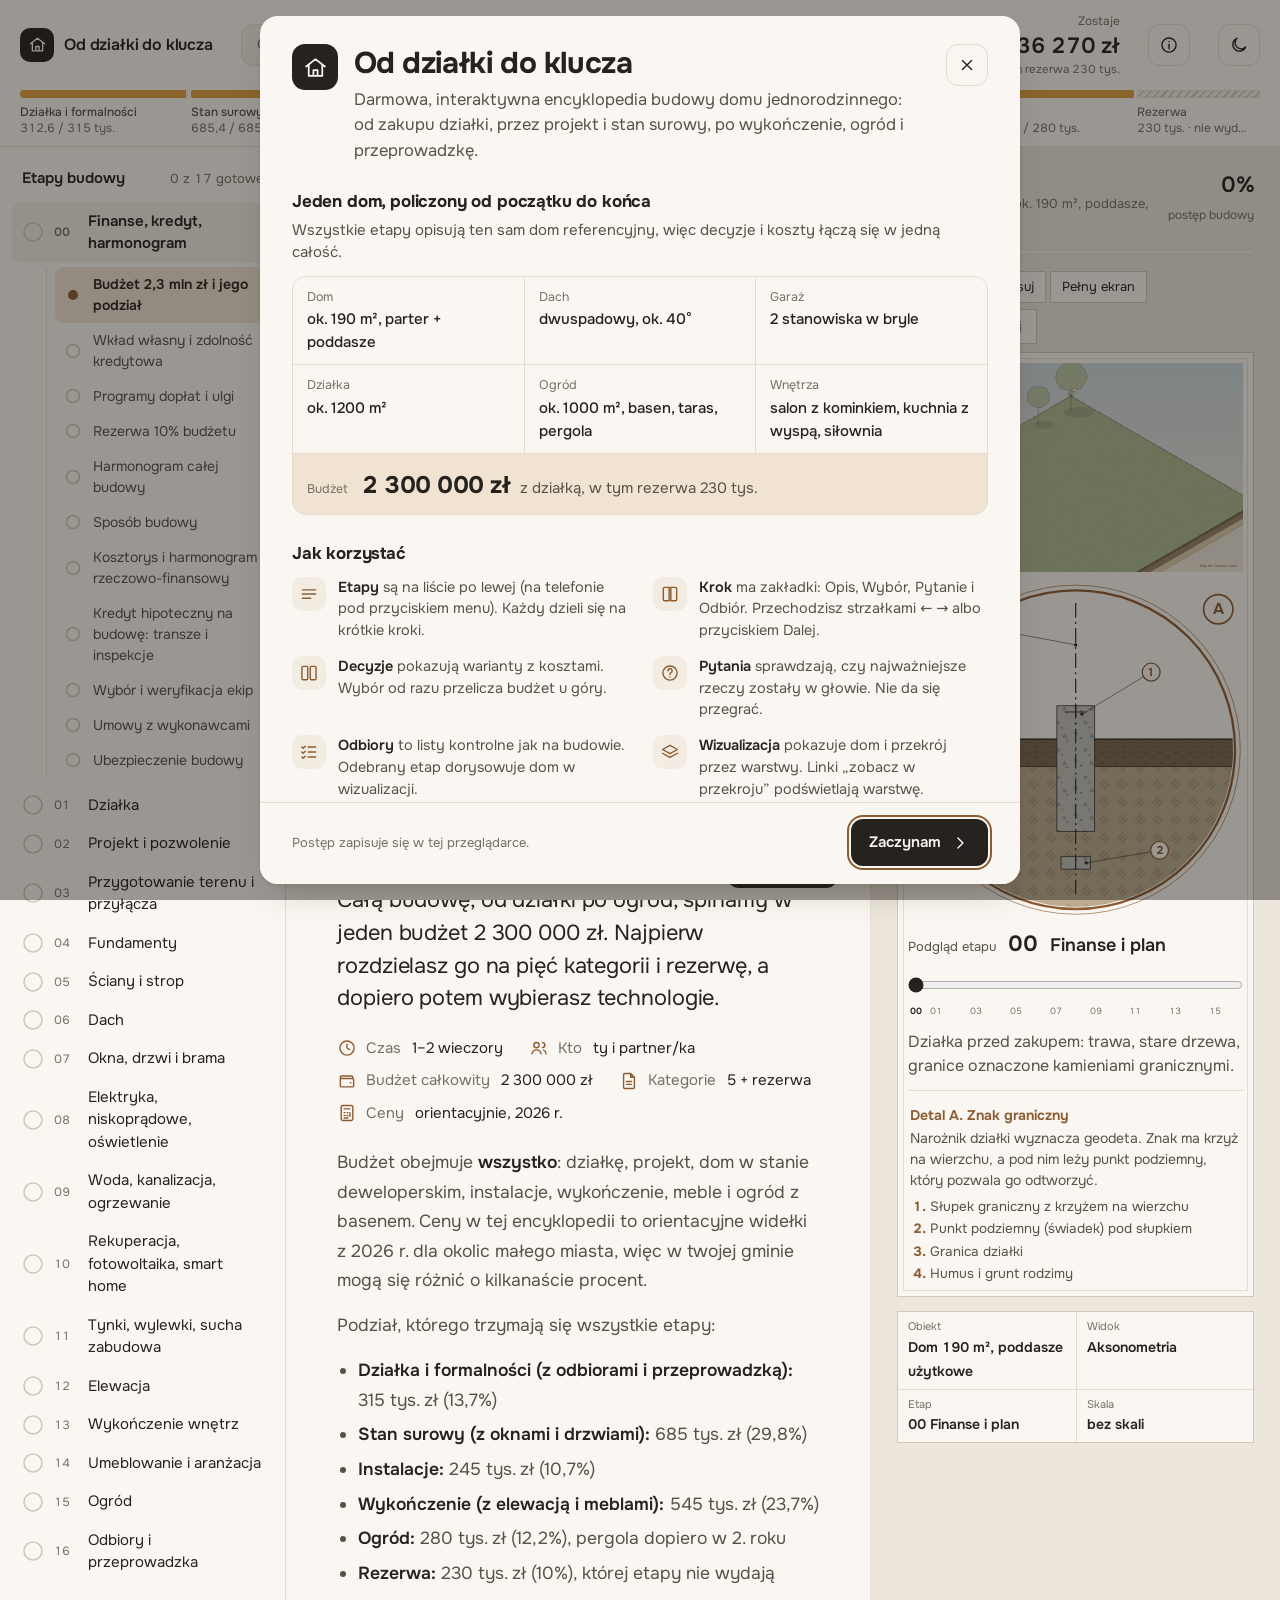
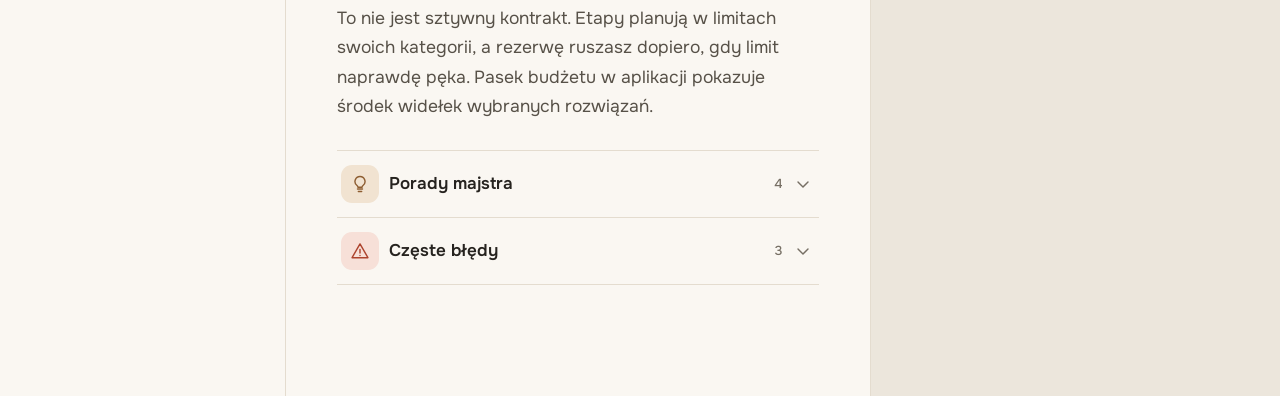
==== commit 2f7f7532: "F4: szlif przed publikacją (wyszukiwarka, ekran powitalny, fonty lokalne, poprawki budżetu i kontras" ====
--- a/index.html
+++ b/index.html
@@ -3,11 +3,19 @@
 <head>
 <meta charset="utf-8">
 <meta name="viewport" content="width=device-width, initial-scale=1, viewport-fit=cover">
-<title>Od działki do klucza</title>
-<meta name="description" content="Darmowy, interaktywny poradnik budowy domu od działki do klucza.">
-<link rel="preconnect" href="https://fonts.googleapis.com">
-<link rel="preconnect" href="https://fonts.gstatic.com" crossorigin>
-<link rel="stylesheet" href="https://fonts.googleapis.com/css2?family=Onest:wght@400;500;600;700&display=swap">
+<title>Od działki do klucza · interaktywny poradnik budowy domu</title>
+<meta name="description" content="Darmowa, interaktywna encyklopedia budowy domu od działki do klucza: 17 etapów, decyzje z kosztami, quizy, listy odbiorów i rosnący dom. Budżet 2,3 mln zł, ceny orientacyjne z 2026 r.">
+<meta name="theme-color" content="#ece6dc" media="(prefers-color-scheme: light)">
+<meta name="theme-color" content="#141312" media="(prefers-color-scheme: dark)">
+<meta name="color-scheme" content="light dark">
+<meta property="og:type" content="website">
+<meta property="og:locale" content="pl_PL">
+<meta property="og:site_name" content="Od działki do klucza">
+<meta property="og:title" content="Od działki do klucza · interaktywny poradnik budowy domu">
+<meta property="og:description" content="17 etapów budowy domu z decyzjami, kosztami, quizami i odbiorami. Dom ok. 190 m², budżet 2,3 mln zł. Materiał edukacyjny.">
+<meta name="twitter:card" content="summary">
+<link rel="icon" href="favicon.svg" type="image/svg+xml">
+<link rel="stylesheet" href="css/fonts.css">
 <link rel="stylesheet" href="css/style.css">
 <link rel="stylesheet" href="css/viz.css">
 <link rel="stylesheet" href="css/illus.css">
@@ -40,6 +48,10 @@
   <symbol id="i-stamp" viewBox="0 0 24 24"><path d="M9.5 3.5h5l-1 6.5h-3zM5 13.5c0-1.9 1.6-3.5 3.5-3.5h7c1.9 0 3.5 1.6 3.5 3.5V16H5zM4 20h16"/></symbol>
   <symbol id="i-calc" viewBox="0 0 24 24"><rect x="5" y="3" width="14" height="18" rx="2"/><path d="M8.5 7h7M8.5 11.5h1M12 11.5h1M15.5 11.5v4.5M8.5 15h1M12 15h1M8.5 18h4.5"/></symbol>
   <symbol id="i-layers" viewBox="0 0 24 24"><path d="M12 4 21 9l-9 5-9-5zM3 13.5l9 5 9-5"/></symbol>
+  <symbol id="i-search" viewBox="0 0 24 24"><circle cx="10.5" cy="10.5" r="6.5"/><path d="m15.5 15.5 5 5"/></symbol>
+  <symbol id="i-info" viewBox="0 0 24 24"><circle cx="12" cy="12" r="8.5"/><path d="M12 11v5.5M12 7.6v.2"/></symbol>
+  <symbol id="i-close" viewBox="0 0 24 24"><path d="M6.5 6.5l11 11M17.5 6.5l-11 11"/></symbol>
+  <symbol id="i-enter" viewBox="0 0 24 24"><path d="M19 5v7a3 3 0 0 1-3 3H6M10 11l-4 4 4 4"/></symbol>
 </svg>
 
 <div class="app" id="app" data-view="krok">
@@ -47,11 +59,13 @@
     <div class="top-row">
       <button class="iconbtn menu-btn" id="menuBtn" aria-label="Pokaż etapy budowy" aria-expanded="false"><svg class="ico"><use href="#i-menu"/></svg></button>
       <div class="brand"><span class="brand-mark"><svg class="ico"><use href="#i-house"/></svg></span><span class="brand-t">Od działki do klucza</span></div>
+      <button class="sfield" id="searchBtn" aria-label="Szukaj w poradniku (Ctrl+K)" aria-haspopup="dialog"><svg class="ico"><use href="#i-search"/></svg><span class="sfield-t">Szukaj w poradniku</span><kbd class="sfield-k">Ctrl K</kbd></button>
       <div class="money" aria-live="polite">
         <div class="total"><span>Budżet</span><b class="num">2 300 000 zł</b></div>
         <div class="spent"><span>Wydano i zaplanowano</span><b class="num" id="mSpent">0 zł</b><small class="num" id="mRange"></small></div>
         <div class="left"><span>Zostaje</span><b class="num" id="mLeft">0 zł</b><small class="num" id="mRes"></small><em class="delta num" id="delta"></em></div>
       </div>
+      <button class="iconbtn" id="aboutBtn" aria-label="O poradniku" title="O poradniku"><svg class="ico"><use href="#i-info"/></svg></button>
       <button class="iconbtn" id="themeBtn" aria-label="Przełącz motyw"><svg class="ico"><use id="themeIco" href="#i-moon"/></svg></button>
     </div>
     <div class="bar" id="bar" role="img" aria-label="Podział budżetu na kategorie"></div>
@@ -88,6 +102,51 @@
 <div class="scrim" id="scrim"></div>
 <div class="toast" id="toast" role="status"><svg class="ico"><use href="#i-stamp"/></svg><span id="toastT"></span></div>
 
+<dialog class="srch" id="srch" aria-label="Szukaj w poradniku">
+  <div class="srch-in">
+    <div class="srch-f"><svg class="ico"><use href="#i-search"/></svg><input id="srchQ" type="text" placeholder="Szukaj: ława, pompa ciepła, odbiór…" autocomplete="off" spellcheck="false" role="combobox" aria-expanded="true" aria-controls="srchR" aria-autocomplete="list"><button class="srch-x" id="srchX" aria-label="Zamknij wyszukiwarkę"><kbd>Esc</kbd><svg class="ico"><use href="#i-close"/></svg></button></div>
+    <ul class="srch-r" id="srchR" role="listbox" aria-label="Wyniki"></ul>
+    <p class="srch-s" id="srchS" aria-live="polite"></p>
+  </div>
+</dialog>
+
+<dialog class="hello" id="hello" aria-labelledby="helloH">
+  <div class="hello-in">
+    <header class="hello-h">
+      <span class="brand-mark"><svg class="ico"><use href="#i-house"/></svg></span>
+      <div><h2 id="helloH">Od działki do klucza</h2><p>Darmowa, interaktywna encyklopedia budowy domu jednorodzinnego: od zakupu działki, przez projekt i stan surowy, po wykończenie, ogród i przeprowadzkę.</p></div>
+      <button class="iconbtn hello-x" data-close aria-label="Zamknij"><svg class="ico"><use href="#i-close"/></svg></button>
+    </header>
+    <section class="hello-ref">
+      <h3>Jeden dom, policzony od początku do końca</h3>
+      <p>Wszystkie etapy opisują ten sam dom referencyjny, więc decyzje i koszty łączą się w jedną całość.</p>
+      <dl class="hello-spec">
+        <div><dt>Dom</dt><dd>ok. 190 m², parter + poddasze</dd></div>
+        <div><dt>Dach</dt><dd>dwuspadowy, ok. 40°</dd></div>
+        <div><dt>Garaż</dt><dd>2 stanowiska w bryle</dd></div>
+        <div><dt>Działka</dt><dd>ok. 1200 m²</dd></div>
+        <div><dt>Ogród</dt><dd>ok. 1000 m², basen, taras, pergola</dd></div>
+        <div><dt>Wnętrza</dt><dd>salon z kominkiem, kuchnia z wyspą, siłownia</dd></div>
+        <div class="big"><dt>Budżet</dt><dd><b class="num">2 300 000 zł</b> z działką, w tym rezerwa 230 tys.</dd></div>
+      </dl>
+    </section>
+    <section class="hello-how">
+      <h3>Jak korzystać</h3>
+      <ul>
+        <li><svg class="ico"><use href="#i-menu"/></svg><div><b>Etapy</b> są na liście po lewej (na telefonie pod przyciskiem menu). Każdy dzieli się na krótkie kroki.</div></li>
+        <li><svg class="ico"><use href="#i-book"/></svg><div><b>Krok</b> ma zakładki: Opis, Wybór, Pytanie i Odbiór. Przechodzisz strzałkami ← → albo przyciskiem Dalej.</div></li>
+        <li><svg class="ico"><use href="#i-compare"/></svg><div><b>Decyzje</b> pokazują warianty z kosztami. Wybór od razu przelicza budżet u góry.</div></li>
+        <li><svg class="ico"><use href="#i-question"/></svg><div><b>Pytania</b> sprawdzają, czy najważniejsze rzeczy zostały w głowie. Nie da się przegrać.</div></li>
+        <li><svg class="ico"><use href="#i-listcheck"/></svg><div><b>Odbiory</b> to listy kontrolne jak na budowie. Odebrany etap dorysowuje dom w wizualizacji.</div></li>
+        <li><svg class="ico"><use href="#i-layers"/></svg><div><b>Wizualizacja</b> pokazuje dom i przekrój przez warstwy. Linki „zobacz w przekroju” podświetlają warstwę.</div></li>
+        <li><svg class="ico"><use href="#i-search"/></svg><div><b>Wyszukiwarka</b> otwiera się skrótem Ctrl+K albo lupą w pasku.</div></li>
+      </ul>
+    </section>
+    <p class="hello-warn"><svg class="ico"><use href="#i-alert"/></svg><span>Ceny są orientacyjne, z 2026 r., dla okolic małego miasta. To materiał edukacyjny: nie zastępuje projektanta, kierownika budowy ani porady prawnej czy finansowej.</span></p>
+    <footer class="hello-f"><span>Postęp zapisuje się w tej przeglądarce.</span><button class="btn" data-close>Zaczynam<svg class="ico"><use href="#i-right"/></svg></button></footer>
+  </div>
+</dialog>
+
 <!-- Silnik i wizualizacja -->
 <script src="js/engine.js"></script>
 <script src="js/viz.js"></script>
@@ -96,7 +155,6 @@
 <!-- Widgety: wspólne + jeden plik na etap (brakujące pliki silnik pomija) -->
 <script src="js/widgets/koszty-zakupu.js"></script>
 <script src="js/widgets/00-finanse.js"></script>
-<script src="js/widgets/01-dzialka.js"></script>
 <script src="js/widgets/02-projekt.js"></script>
 <script src="js/widgets/03-przygotowanie.js"></script>
 <script src="js/widgets/04-fundamenty.js"></script>
--- a/css/fonts.css
+++ b/css/fonts.css
@@ -0,0 +1,12 @@
+/* Onest (wersja zmienna 400–700), pliki lokalnie w fonts/, żeby strona działała offline.
+   Licencja: SIL Open Font License 1.1, fonts/OFL.txt. Copyright 2021 The Onest Project Authors. */
+@font-face{
+  font-family:'Onest'; font-style:normal; font-weight:400 700; font-display:swap;
+  src:url(../fonts/onest-latin-ext.woff2) format('woff2');
+  unicode-range: U+0100-02BA, U+02BD-02C5, U+02C7-02CC, U+02CE-02D7, U+02DD-02FF, U+0304, U+0308, U+0329, U+1D00-1DBF, U+1E00-1E9F, U+1EF2-1EFF, U+2020, U+20A0-20AB, U+20AD-20C4, U+2113, U+2C60-2C7F, U+A720-A7FF;
+}
+@font-face{
+  font-family:'Onest'; font-style:normal; font-weight:400 700; font-display:swap;
+  src:url(../fonts/onest-latin.woff2) format('woff2');
+  unicode-range: U+0000-00FF, U+0131, U+0152-0153, U+02BB-02BC, U+02C6, U+02DA, U+02DC, U+0304, U+0308, U+0329, U+2000-206F, U+20AC, U+2122, U+2191, U+2193, U+2212, U+2215, U+FEFF, U+FFFD;
+}
--- a/css/style.css
+++ b/css/style.css
@@ -62,6 +62,9 @@
 :focus-visible{outline:2px solid var(--wood);outline-offset:2px;border-radius:6px}
 .ico{width:20px;height:20px;flex:none;fill:none;stroke:currentColor;stroke-width:1.7;stroke-linecap:round;stroke-linejoin:round}
 [hidden]{display:none!important}
+/* Długie słowa (np. „wysokoparoprzepuszczalna”) dzielimy, zamiast rozpychać stronę na telefonie. */
+body{overflow-wrap:break-word}
+h1,h2,h3,.q,.dq,.lead,.card-n,.ans,.chk,.acc-b,.stp,.stg .t{overflow-wrap:anywhere;hyphens:auto;-webkit-hyphens:auto}
 .sr{position:absolute;width:1px;height:1px;overflow:hidden;clip:rect(0 0 0 0);white-space:nowrap}
 .num{font-variant-numeric:tabular-nums}
 
@@ -437,3 +440,93 @@
   .toast{bottom:calc(76px + env(safe-area-inset-bottom,0px))}
 }
 @media (prefers-reduced-motion:reduce){*,*::before,*::after{transition:none!important;animation:none!important}}
+
+/* ---------- wyszukiwarka (Ctrl+K) i ekran powitalny (F4) ---------- */
+.sfield{display:flex;align-items:center;gap:10px;flex:0 1 270px;min-width:0;height:42px;padding:0 8px 0 13px;border:1px solid var(--line);border-radius:12px;background:var(--pane-2);color:var(--ink-3);font-size:14.5px;text-align:left;transition:border-color .15s,background-color .15s}
+.sfield:hover{border-color:var(--line-2);color:var(--ink-2)}
+.sfield-t{flex:1;min-width:0;overflow:hidden;text-overflow:ellipsis;white-space:nowrap}
+.sfield-k,.srch-x kbd{font:600 11.5px/1 var(--f);padding:5px 7px;border-radius:7px;background:var(--pane);border:1px solid var(--line);color:var(--ink-3);white-space:nowrap}
+dialog{color:var(--ink)}
+dialog::backdrop{background:rgba(20,18,15,.42)}
+.srch,.hello{border:0;padding:0;background:var(--pane);border-radius:18px;box-shadow:var(--shadow-hi);max-width:calc(100vw - 32px)}
+.srch{width:640px;margin:min(12vh,110px) auto auto;overflow:hidden}
+.srch[open]{animation:dlgIn .28s var(--out)}
+.srch-in{display:flex;flex-direction:column;max-height:min(620px,calc(100dvh - 24vh))}
+.srch-f{display:flex;align-items:center;gap:12px;padding:6px 10px 6px 18px;border-bottom:1px solid var(--line)}
+.srch-f>.ico{width:22px;height:22px;color:var(--wood)}
+.srch-f input{flex:1;min-width:0;border:0;background:none;outline:0;padding:14px 0;font-size:19px;letter-spacing:-.01em}
+.srch-f input::placeholder{color:var(--ink-3)}
+.srch-f input::-webkit-search-cancel-button{display:none}
+.srch-x{display:flex;align-items:center;border:0;background:none;padding:8px;border-radius:10px}
+.srch-x .ico{display:none}
+.srch-r{list-style:none;margin:0;padding:6px;overflow:auto;overscroll-behavior:contain}
+.srch-r:empty{display:none}
+.srch-r li{display:flex;align-items:flex-start;gap:12px;padding:10px 12px;border-radius:12px;cursor:pointer;position:relative}
+.srch-r li[aria-selected="true"]{background:var(--pane-2)}
+.srch-r li[aria-selected="true"]::before{content:"";position:absolute;left:0;top:12px;bottom:12px;width:3px;border-radius:3px;background:var(--wood)}
+.sr-nr{flex:none;display:grid;place-items:center;width:30px;height:30px;border-radius:9px;background:var(--wood-soft);color:var(--wood);font-size:13px;font-weight:700}
+.sr-b{flex:1;min-width:0;display:flex;flex-direction:column;gap:2px}
+.sr-t{font-weight:600;font-size:15.5px;line-height:1.35}
+.sr-m{display:flex;flex-wrap:wrap;align-items:center;gap:4px 8px;font-size:12.5px;color:var(--ink-3)}
+.sr-m em{font-style:normal;font-weight:600;color:var(--ink-2);padding:1px 7px;border-radius:999px;box-shadow:inset 0 0 0 1px var(--line-2)}
+.sr-x{font-size:14px;line-height:1.45;color:var(--ink-2);margin-top:3px}
+.sr-go{color:var(--ink-3);opacity:0;margin-top:5px;width:18px;height:18px}
+.srch-r li[aria-selected="true"] .sr-go{opacity:1}
+.srch mark,mark.hit{background:var(--lamp-soft);color:var(--ink);border-radius:3px;box-shadow:0 0 0 2px var(--lamp-soft)}
+.srch mark{font-weight:600}
+mark.hit{box-shadow:0 0 0 2px var(--lamp-soft),inset 0 -2px 0 var(--lamp);animation:hitIn 1.2s var(--out)}
+@keyframes hitIn{from{box-shadow:0 0 0 6px var(--lamp),inset 0 -2px 0 var(--lamp)}}
+.srch-s{margin:0;padding:10px 18px 12px;font-size:13px;color:var(--ink-3);border-top:1px solid var(--line)}
+.srch-r:empty+.srch-s{border-top:0}
+@keyframes dlgIn{from{opacity:0;transform:translateY(-10px) scale(.98)}}
+
+.hello{width:760px;max-height:calc(100dvh - 32px);margin:auto;overflow:auto;overscroll-behavior:contain}
+.hello[open]{animation:dlgIn .35s var(--out)}
+.hello-in{padding:28px 32px 0}
+.hello-h{display:grid;grid-template-columns:auto minmax(0,1fr) auto;gap:16px;align-items:start}
+.hello-h .brand-mark{width:46px;height:46px;border-radius:13px}
+.hello-h .brand-mark .ico{width:25px;height:25px}
+.hello-h h2{margin:2px 0 6px;font-size:clamp(24px,3vw,30px);line-height:1.15;letter-spacing:-.02em}
+.hello-h p{margin:0;color:var(--ink-2);font-size:16.5px;line-height:1.55;max-width:34em}
+.hello h3{margin:0 0 4px;font-size:17px;letter-spacing:-.01em}
+.hello section{margin-top:26px}
+.hello-ref>p{margin:0 0 12px;color:var(--ink-2);font-size:15px}
+.hello-spec{display:grid;grid-template-columns:repeat(3,minmax(0,1fr));margin:0;border:1px solid var(--line);border-radius:14px;overflow:hidden;background:var(--line);gap:1px}
+.hello-spec div{background:var(--pane);padding:11px 14px}
+.hello-spec dt{font-size:12.5px;color:var(--ink-3)}
+.hello-spec dd{margin:2px 0 0;font-size:15px;font-weight:500}
+.hello-spec .big{grid-column:1/-1;display:flex;align-items:baseline;gap:6px 14px;flex-wrap:wrap;background:var(--wood-soft)}
+.hello-spec .big dd{color:var(--ink-2);font-weight:400}
+.hello-spec .big b{font-size:24px;font-weight:700;letter-spacing:-.02em;color:var(--ink);margin-right:6px}
+.hello-how ul{list-style:none;margin:10px 0 0;padding:0;display:grid;grid-template-columns:repeat(2,minmax(0,1fr));gap:14px 26px}
+.hello-how li{display:flex;gap:12px;font-size:14.5px;line-height:1.5;color:var(--ink-2)}
+.hello-how li b{color:var(--ink);font-weight:600}
+.hello-how li>.ico{width:34px;height:34px;padding:7px;border-radius:10px;background:var(--pane-2);color:var(--wood)}
+.hello-warn{display:flex;gap:12px;align-items:flex-start;margin:26px 0 0;padding:13px 16px;border-radius:14px;background:var(--rust-soft);color:var(--ink);font-size:14.5px;line-height:1.5}
+.hello-warn .ico{color:var(--rust);margin-top:1px}
+.hello-f{position:sticky;bottom:0;display:flex;align-items:center;justify-content:space-between;gap:12px;margin:0 -32px;padding:16px 32px calc(18px + env(safe-area-inset-bottom,0px));background:var(--pane);border-top:1px solid var(--line);margin-top:24px}
+.hello-f span{font-size:13px;color:var(--ink-3)}
+
+@media (max-width:1000px){
+  .sfield{flex:none;width:42px;padding:0;justify-content:center;background:var(--pane)}
+  .sfield-t,.sfield-k{display:none}
+}
+@media (max-width:760px){
+  .srch{width:100vw;max-width:100vw;height:100dvh;max-height:100dvh;margin:0;border-radius:0}
+  .srch-in{max-height:100dvh;height:100%}
+  .srch-r{flex:1}
+  .srch-f{padding:calc(6px + env(safe-area-inset-top,0px)) 6px 6px 16px}
+  .srch-f input{font-size:17px}
+  .srch-x kbd{display:none}
+  .srch-x .ico{display:block}
+  .hello{max-width:100vw;width:100vw;max-height:100dvh;height:100dvh;margin:0;border-radius:0}
+  .hello-in{padding:20px 18px 0}
+  .hello-h{grid-template-columns:minmax(0,1fr) auto}
+  .hello-h .brand-mark{display:none}
+  .hello-h p{font-size:15.5px}
+  .hello-spec{grid-template-columns:repeat(2,minmax(0,1fr))}
+  .hello-how ul{grid-template-columns:minmax(0,1fr)}
+  .hello-f{margin:24px -18px 0;padding:14px 18px calc(14px + env(safe-area-inset-bottom,0px))}
+  .hello-f span{display:none}
+  .hello-f .btn{flex:1;justify-content:center}
+}
--- a/css/viz.css
+++ b/css/viz.css
@@ -23,7 +23,7 @@
   --m-glass:#A9BCC3; --m-glass-d:#8AA0A9; --m-frame:#30363A; --m-water:#94C4CF; --m-water-d:#6FA6B4;
   --m-scaff:#80878B; --m-steel:#40464B; --m-pave:#BAB5AB; --m-pave-d:#9D978C; --m-deck:#AE8763;
   --m-machine:#D9921C; --m-machine-d:#A86C0E; --m-car:#5B6670;
-  --m-void:#2B3034;
+  --m-void:#2B3034; --m-pv:#3C5873;
   --vz-maxh:max(260px, calc(100vh - 300px)); --vz-maxh:max(260px, calc(100dvh - 300px));
   container-type:inline-size;
   color:var(--vz-ink); font-family:var(--vz-f); font-variant-numeric:tabular-nums;
@@ -46,7 +46,7 @@
   --m-roof:#2A2D31; --m-roof-d:#1F2125; --m-roof-t:#34383D; --m-metal:#4B5056; --m-metal-d:#393D42;
   --m-glass:#24323B; --m-glass-d:#1B262D; --m-frame:#0F1215; --m-water:#2F7E92; --m-water-d:#22606F;
   --m-scaff:#59616A; --m-steel:#1E2226; --m-pave:#4E4B46; --m-pave-d:#3D3A36; --m-deck:#5A4431;
-  --m-machine:#9C6A16; --m-machine-d:#704B0E; --m-car:#3B444C; --m-void:#07090B;
+  --m-machine:#9C6A16; --m-machine-d:#704B0E; --m-car:#3B444C; --m-void:#07090B; --m-pv:#4F82B3;
 }}
 :root[data-theme="dark"] .viz{
   --vz-paper:var(--bg,#11161C); --vz-sheet:var(--pane,#18202A); --vz-rule:var(--line,#2C3743); --vz-rule-2:var(--line-2,#3F4C59);
@@ -65,7 +65,7 @@
   --m-roof:#2A2D31; --m-roof-d:#1F2125; --m-roof-t:#34383D; --m-metal:#4B5056; --m-metal-d:#393D42;
   --m-glass:#24323B; --m-glass-d:#1B262D; --m-frame:#0F1215; --m-water:#2F7E92; --m-water-d:#22606F;
   --m-scaff:#59616A; --m-steel:#1E2226; --m-pave:#4E4B46; --m-pave-d:#3D3A36; --m-deck:#5A4431;
-  --m-machine:#9C6A16; --m-machine-d:#704B0E; --m-car:#3B444C; --m-void:#07090B;
+  --m-machine:#9C6A16; --m-machine-d:#704B0E; --m-car:#3B444C; --m-void:#07090B; --m-pv:#4F82B3;
 }
 
 /* ===== Interfejs ===== */
@@ -101,7 +101,8 @@
 .viz .vz-loupe{position:absolute; left:1.5%; top:2%; width:25%; aspect-ratio:1}
 .viz .vz-loupe svg{display:block; width:100%; height:100%; overflow:visible; transform-origin:50% 50%}
 .viz .vz-detail{margin-top:12px; border-top:1px solid var(--vz-rule); padding-top:4px}
-.viz .vz-detail-text{display:flex; gap:10px; align-items:baseline; margin:10px 2px 0; font-size:14px; color:var(--vz-ink-2)}
+.viz .vz-detail-text{display:flex; gap:10px; align-items:baseline; flex-wrap:wrap; row-gap:2px; margin:10px 2px 0; font-size:14px; color:var(--vz-ink-2)}
+.viz .vz-detail-text span{min-width:0; flex:1 1 220px}
 .viz .vz-detail-text b{color:var(--vz-accent); font-weight:650; white-space:nowrap}
 .viz .vz-det-list{margin:6px 0 0; padding-left:22px; columns:2 280px; column-gap:28px; font-size:13.5px; color:var(--vz-ink-2)}
 .viz .vz-det-list li{break-inside:avoid; margin-bottom:2px}
--- a/css/illus.css
+++ b/css/illus.css
@@ -8,7 +8,7 @@
   --il-beton:#BCBDB8; --il-chudy:#D5D2C8; --il-stal:#B4633A; --il-stal-d:#80401F; --il-drewno:#E0B77F; --il-wood-d:#9C6B3A;
   --il-ziemia:#B98B5F; --il-trawa:#9DB26C; --il-piasek:#E3CD98; --il-zwir:#C9C1B2;
   --il-kmb:#3B3532; --il-papa:#4C4440; --il-folia:#EBC64A; --il-eps:#F6F4EE; --il-xps:#8EC0D6; --il-welna:#E8CF7E;
-  --il-ceramika:#CF8F68; --il-bloczek:#C4C4BD; --il-woda:#79B6D8; --il-dachowka:#8E4F3A; --il-szklo:#BFDCE6; --il-blacha:#9FA6AB;
+  --il-ceramika:#CF8F68; --il-bloczek:#C4C4BD; --il-woda:#79B6D8; --il-dachowka:#3E444B; --il-dachowka-ceg:#8E4F3A; --il-membrana:#8597A6; --il-szklo:#BFDCE6; --il-blacha:#9FA6AB;
   --il-papier:#FFFDF8; --il-maszyna:#E39A3B; --il-poziomica:#F0C24A; --il-ok:#4E8B4C; --il-bad:#C4553B;
   --il-skin:#EFBE96; --il-skin-d:#C98F68; --il-shirt:#E07B39; --il-pants:#4F6274; --il-helmet:#F3B73A; --il-hair:#6B4A33;
   --il-road:#E2D5C1;
@@ -19,8 +19,8 @@
   --il-beton:#8E908C; --il-chudy:#A19D93; --il-stal:#B8693F; --il-stal-d:#7D3F20; --il-drewno:#B38C58; --il-wood-d:#7A5530;
   --il-ziemia:#86603F; --il-trawa:#6E8150; --il-piasek:#B39E6E; --il-zwir:#8E877A;
   --il-kmb:#151210; --il-papa:#2A2420; --il-folia:#C9A73A; --il-eps:#DAD6CC; --il-xps:#5F94AC; --il-welna:#BFA75E;
-  --il-ceramika:#A86D4D; --il-bloczek:#8F8F89; --il-woda:#4E93B8; --il-dachowka:#6B3A2A; --il-szklo:#7FA6B4; --il-blacha:#737A80;
-  --il-papier:#E8E2D6; --il-maszyna:#C47F2A; --il-poziomica:#D2A535; --il-ok:#5E9E5B; --il-bad:#D0664B;
+  --il-ceramika:#A86D4D; --il-bloczek:#8F8F89; --il-woda:#4E93B8; --il-dachowka:#59616A; --il-dachowka-ceg:#6B3A2A; --il-membrana:#6C8191; --il-szklo:#7FA6B4; --il-blacha:#737A80;
+  --il-papier:#4A4238; --il-maszyna:#C47F2A; --il-poziomica:#D2A535; --il-ok:#5E9E5B; --il-bad:#D0664B;
   --il-skin:#D9A47D; --il-skin-d:#A9744F; --il-shirt:#C9692C; --il-pants:#3C4B59; --il-helmet:#D9A02A; --il-hair:#3E2B1E;
   --il-road:#3A3229;
 }}
@@ -29,8 +29,8 @@
   --il-beton:#8E908C; --il-chudy:#A19D93; --il-stal:#B8693F; --il-stal-d:#7D3F20; --il-drewno:#B38C58; --il-wood-d:#7A5530;
   --il-ziemia:#86603F; --il-trawa:#6E8150; --il-piasek:#B39E6E; --il-zwir:#8E877A;
   --il-kmb:#151210; --il-papa:#2A2420; --il-folia:#C9A73A; --il-eps:#DAD6CC; --il-xps:#5F94AC; --il-welna:#BFA75E;
-  --il-ceramika:#A86D4D; --il-bloczek:#8F8F89; --il-woda:#4E93B8; --il-dachowka:#6B3A2A; --il-szklo:#7FA6B4; --il-blacha:#737A80;
-  --il-papier:#E8E2D6; --il-maszyna:#C47F2A; --il-poziomica:#D2A535; --il-ok:#5E9E5B; --il-bad:#D0664B;
+  --il-ceramika:#A86D4D; --il-bloczek:#8F8F89; --il-woda:#4E93B8; --il-dachowka:#59616A; --il-dachowka-ceg:#6B3A2A; --il-membrana:#6C8191; --il-szklo:#7FA6B4; --il-blacha:#737A80;
+  --il-papier:#4A4238; --il-maszyna:#C47F2A; --il-poziomica:#D2A535; --il-ok:#5E9E5B; --il-bad:#D0664B;
   --il-skin:#D9A47D; --il-skin-d:#A9744F; --il-shirt:#C9692C; --il-pants:#3C4B59; --il-helmet:#D9A02A; --il-hair:#3E2B1E;
   --il-road:#3A3229;
 }
@@ -53,6 +53,7 @@
 .il .c-kmb{color:var(--il-kmb)} .il .c-papa{color:var(--il-papa)} .il .c-folia{color:var(--il-folia)} .il .c-eps{color:var(--il-eps)} .il .c-xps{color:var(--il-xps)}
 .il .c-welna{color:var(--il-welna)} .il .c-ceramika{color:var(--il-ceramika)} .il .c-bloczek{color:var(--il-bloczek)} .il .c-woda{color:var(--il-woda)}
 .il .c-dachowka{color:var(--il-dachowka)} .il .c-szklo{color:var(--il-szklo)} .il .c-blacha{color:var(--il-blacha)} .il .c-papier{color:var(--il-papier)}
+.il .c-dachowka-ceg{color:var(--il-dachowka-ceg)} .il .c-membrana{color:var(--il-membrana)}
 .il .c-maszyna{color:var(--il-maszyna)} .il .c-poziomica{color:var(--il-poziomica)} .il .c-bad{color:var(--il-bad)}
 .il .il-m{fill:currentColor; stroke:color-mix(in srgb, currentColor 62%, var(--il-line)); stroke-width:1.2; stroke-linejoin:round}
 .il .ft,.il .fl,.il .fr{stroke:color-mix(in srgb, currentColor 60%, var(--il-line)); stroke-width:1; stroke-linejoin:round}
@@ -69,6 +70,15 @@
 .il .p-kan{stroke:#C8733F} .il .p-woda{stroke:var(--il-woda)} .il .p-cieplo{stroke:var(--il-bad)} .il .p-rura{stroke:var(--il-blacha)}
 .il .il-cab{fill:none; stroke-width:2.5; stroke-linecap:round; stroke-linejoin:round}
 .il .il-ghost{opacity:.3}
+.il .c-ok{color:var(--il-ok)}
+.il .il-dk{fill:color-mix(in srgb, currentColor 84%, #000)}
+.il .il-chk{fill:none; stroke:#fff; stroke-width:4; stroke-linecap:round; stroke-linejoin:round}
+.il .il-ring{fill:none; stroke:var(--il-kmb); stroke-width:4}
+.il .il-zone{fill:color-mix(in srgb, var(--vz-accent) 8%, transparent); stroke:var(--il-line); stroke-width:2.5; stroke-dasharray:6 5}
+.il .il-boom{fill:none; stroke:var(--il-maszyna); stroke-width:9; stroke-linecap:round; stroke-linejoin:round}
+.il .il-mast{fill:none; stroke:var(--il-maszyna); stroke-width:3; stroke-linecap:round; stroke-linejoin:round}
+.il .il-panel{fill:var(--vz-sheet); fill-opacity:.55; stroke:var(--vz-rule-2)}
+.il .il-lead{fill:none; stroke:var(--vz-ink-2); stroke-width:1.5; stroke-linecap:round}
 
 /* postać i dłoń */
 .il .il-skin{fill:var(--il-skin); stroke:var(--il-skin-d); stroke-width:1}
@@ -144,3 +154,7 @@
 @media (prefers-reduced-motion:reduce){
   .il .il-fr,.il .il-fr.on,.il .il-stack{transition:none}
 }
+
+/* kontrast napisu z kształtem pod nim (js/illus.js → ink): tusz dobierany do koloru materiału w bieżącym motywie */
+.il text.il-ink-d{fill:#1B1F22}
+.il text.il-ink-l{fill:#F7F4EE}
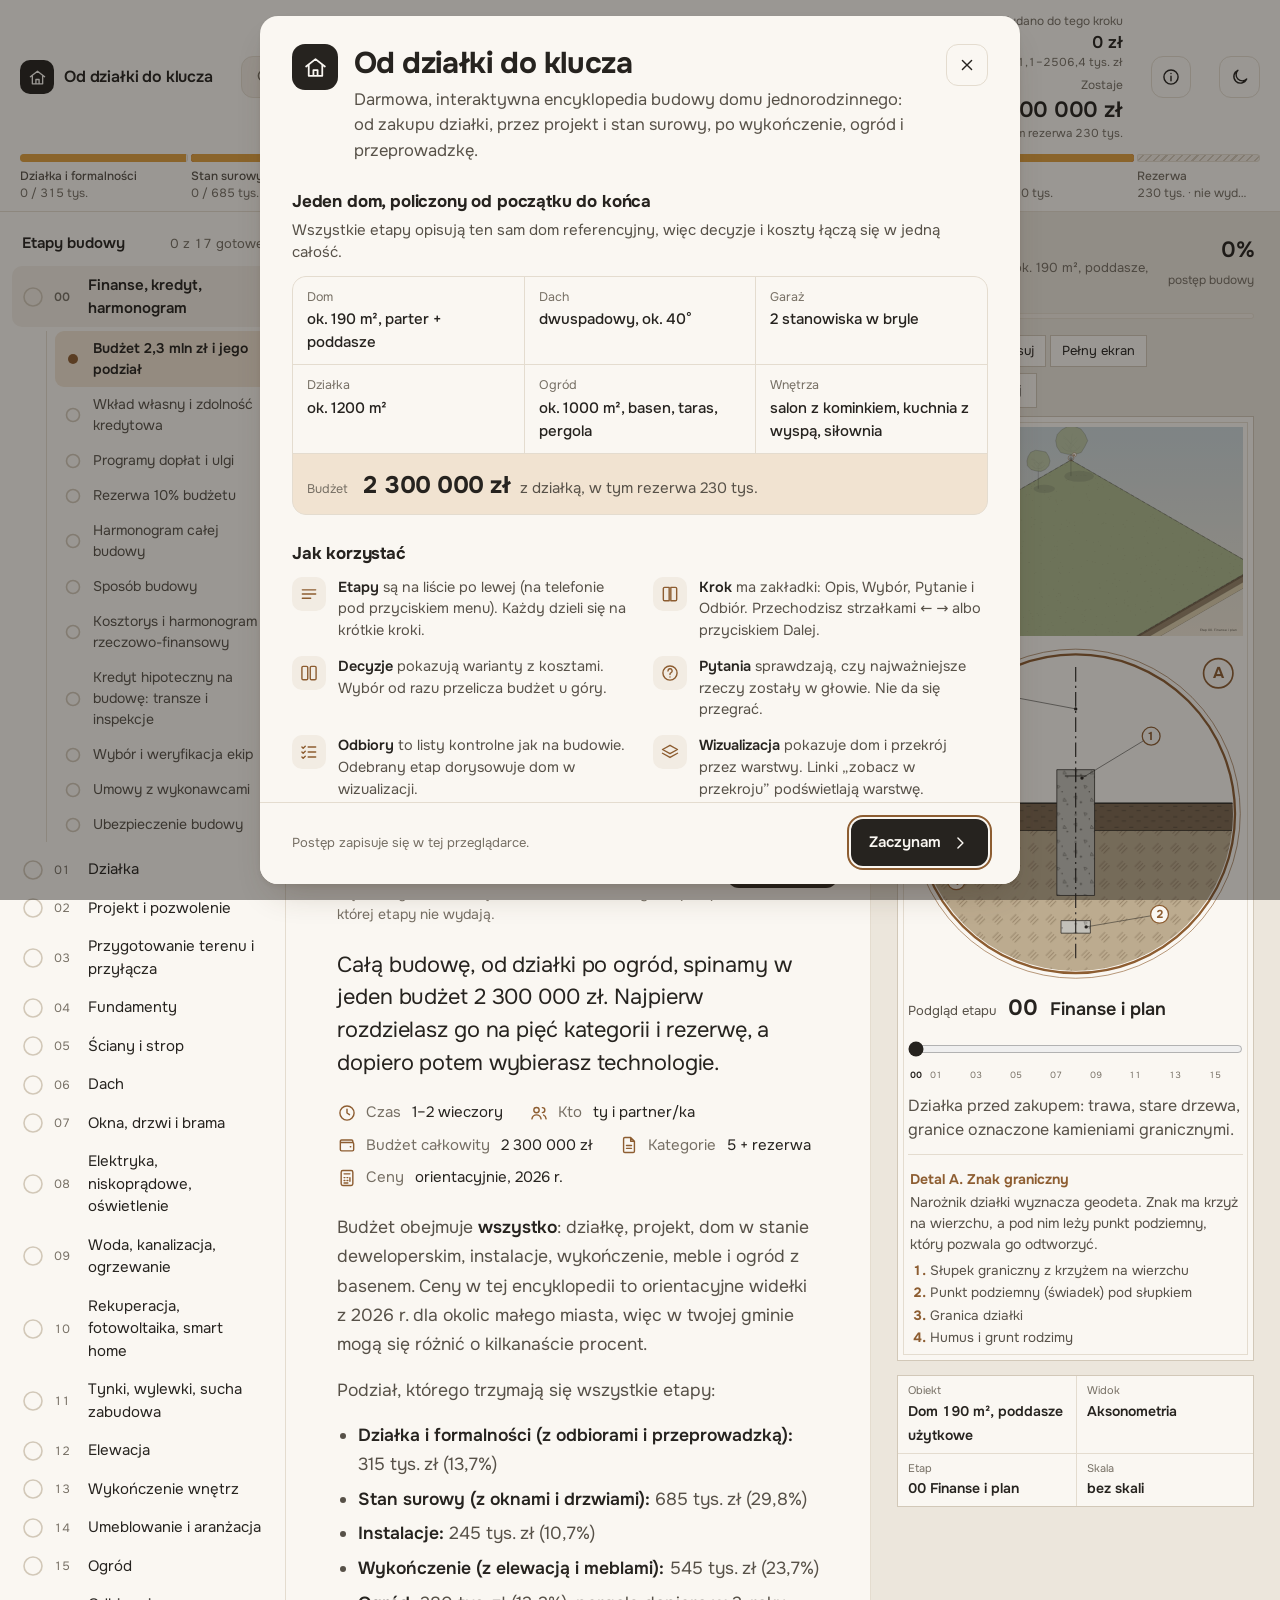
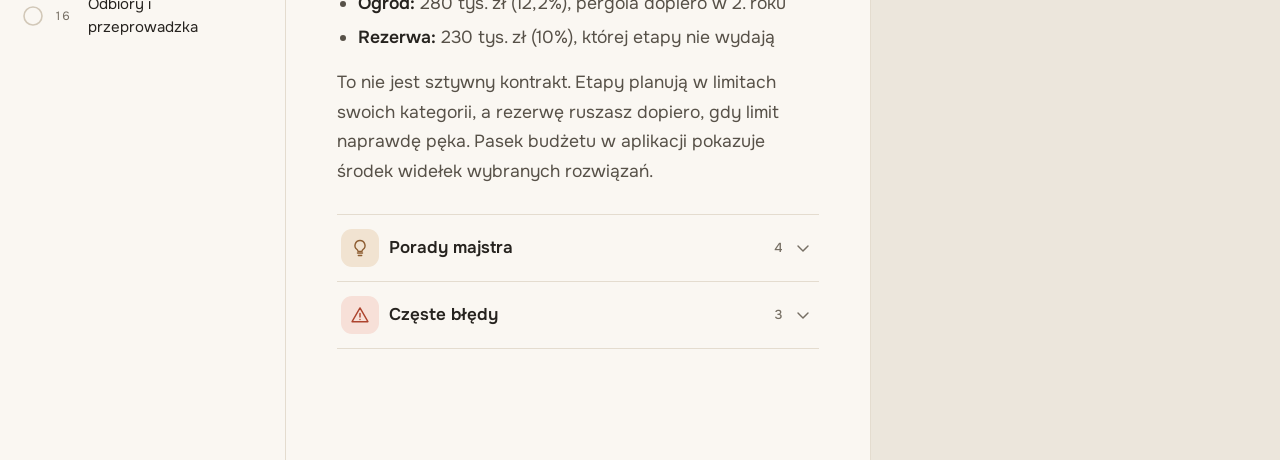
==== commit fae65a77: "Budżet idzie za pozycją czytelnika: wydane do bieżącego kroku, plan całości w podpisie Co-Authored-B" ====
--- a/index.html
+++ b/index.html
@@ -62,7 +62,7 @@
       <button class="sfield" id="searchBtn" aria-label="Szukaj w poradniku (Ctrl+K)" aria-haspopup="dialog"><svg class="ico"><use href="#i-search"/></svg><span class="sfield-t">Szukaj w poradniku</span><kbd class="sfield-k">Ctrl K</kbd></button>
       <div class="money" aria-live="polite">
         <div class="total"><span>Budżet</span><b class="num">2 300 000 zł</b></div>
-        <div class="spent"><span>Wydano i zaplanowano</span><b class="num" id="mSpent">0 zł</b><small class="num" id="mRange"></small></div>
+        <div class="spent"><span>Wydano do tego kroku</span><b class="num" id="mSpent">0 zł</b><small class="num" id="mRange"></small></div>
         <div class="left"><span>Zostaje</span><b class="num" id="mLeft">0 zł</b><small class="num" id="mRes"></small><em class="delta num" id="delta"></em></div>
       </div>
       <button class="iconbtn" id="aboutBtn" aria-label="O poradniku" title="O poradniku"><svg class="ico"><use href="#i-info"/></svg></button>
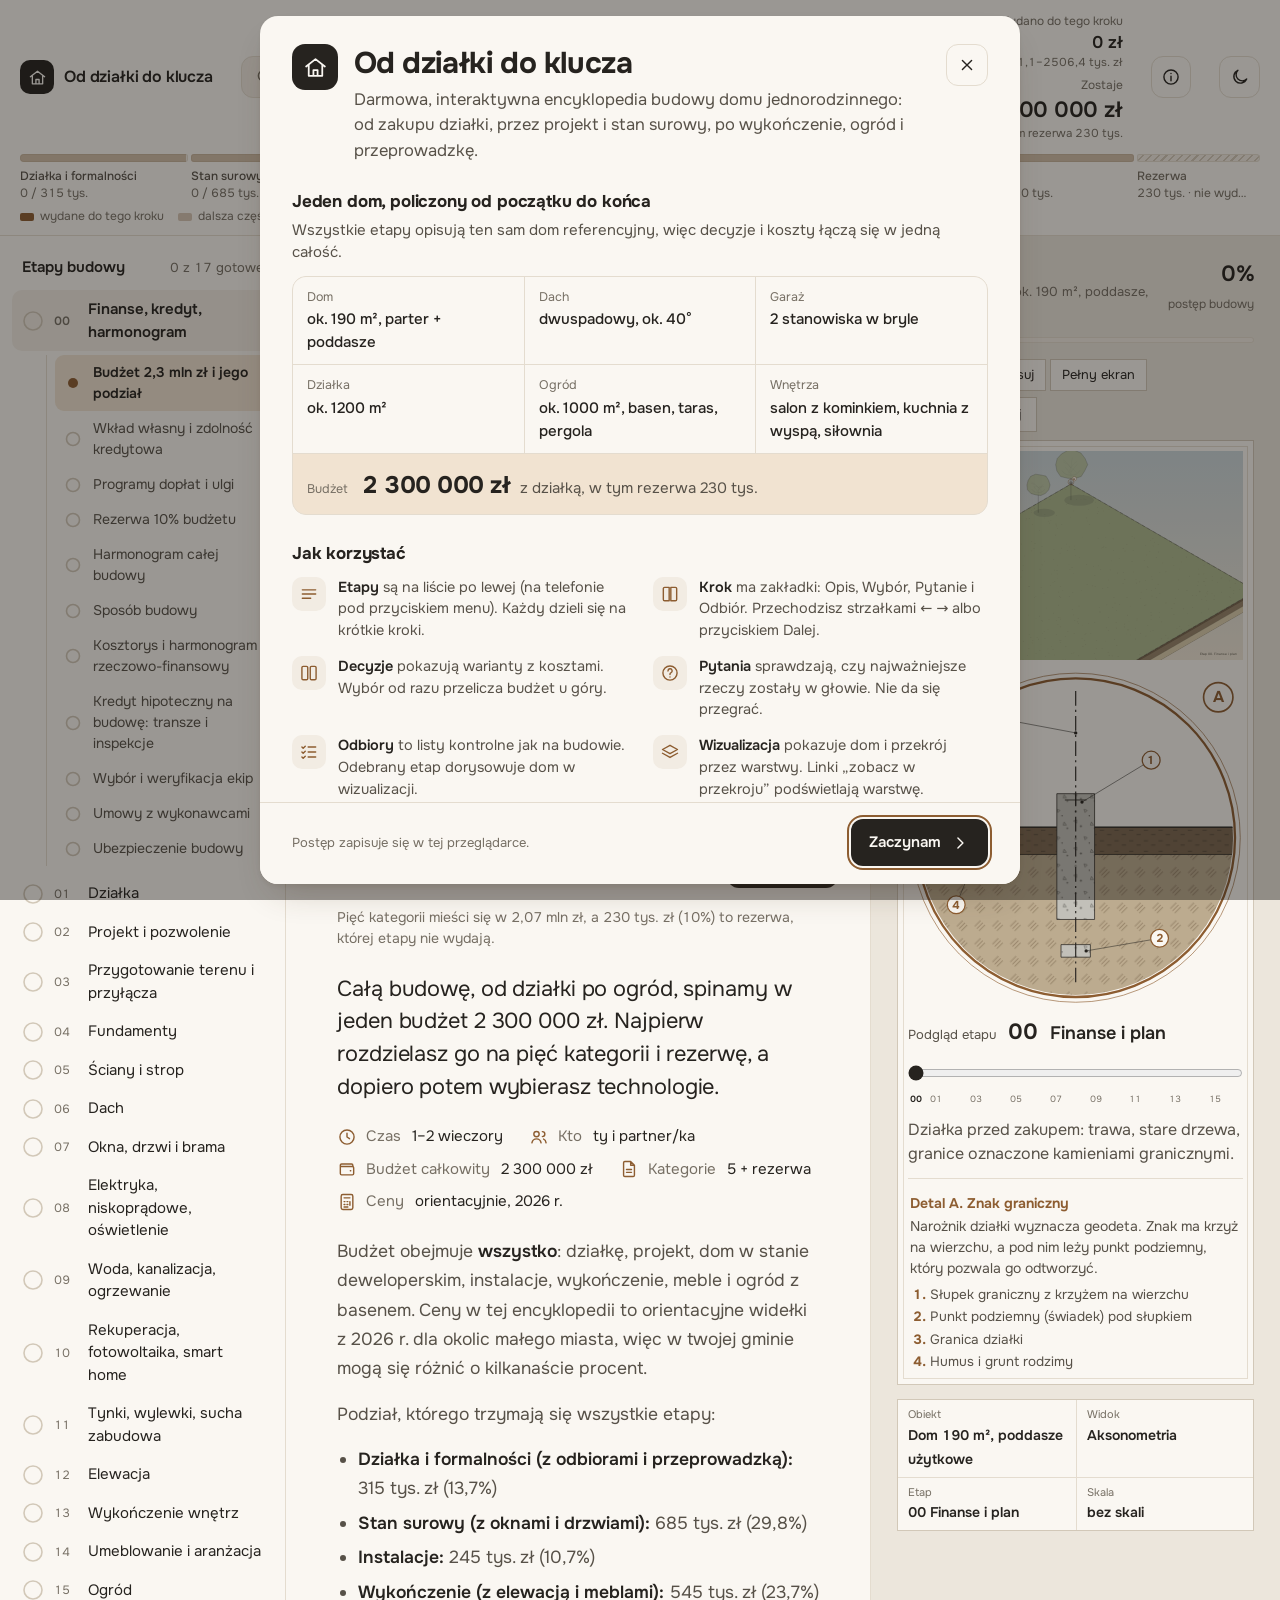
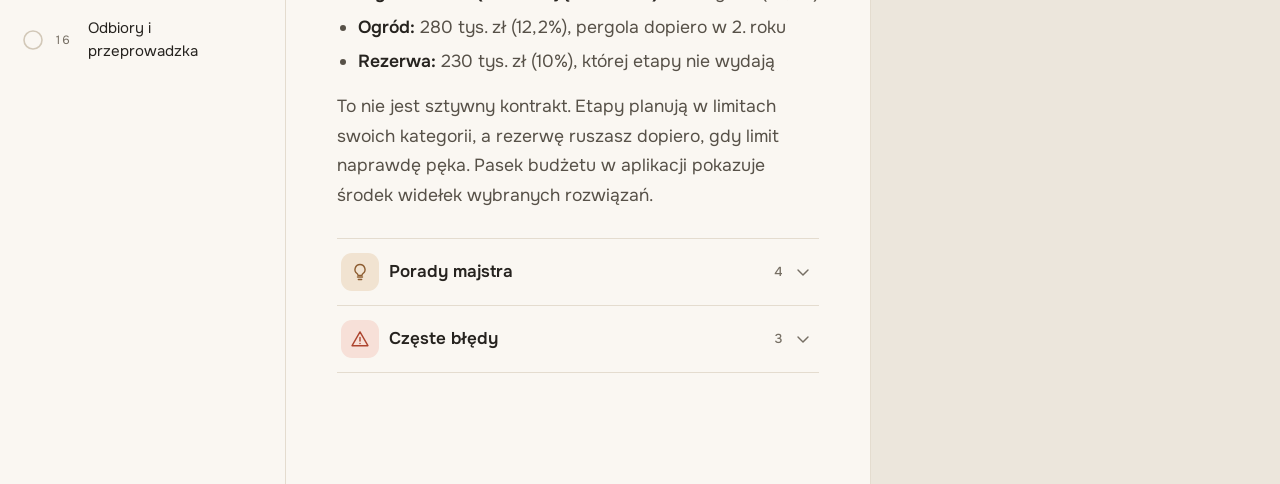
==== commit 6cb67ffd: "Czytelniejsze kolory paska budżetu z legendą, tolerancja 1% dla przekroczenia kategorii Co-Authored-" ====
--- a/index.html
+++ b/index.html
@@ -69,6 +69,7 @@
       <button class="iconbtn" id="themeBtn" aria-label="Przełącz motyw"><svg class="ico"><use id="themeIco" href="#i-moon"/></svg></button>
     </div>
     <div class="bar" id="bar" role="img" aria-label="Podział budżetu na kategorie"></div>
+    <div class="bar-key" aria-hidden="true"><span><i class="k-f"></i>wydane do tego kroku</span><span><i class="k-c"></i>dalsza część planu</span><span><i class="k-e"></i>wolne w limicie</span></div>
   </header>
 
   <div class="body">
--- a/css/style.css
+++ b/css/style.css
@@ -96,8 +96,13 @@
 .seg:last-child .trk{border-radius:3px 5px 5px 3px}
 .seg.over .trk{box-shadow:inset 0 0 0 1px var(--rust)}
 .trk i{position:absolute;top:0;bottom:0;left:0;width:0;transition:width .6s var(--spring),left .6s var(--spring)}
-.trk .f{background:var(--spent)}
-.trk .c{background:var(--lamp)}
+.trk .f{background:var(--wood)}
+.trk .c{background:color-mix(in srgb,var(--wood) 32%,transparent)}
+.bar-key{display:flex;gap:14px;margin-top:6px;font-size:12px;color:var(--ink-3)}
+.bar-key i{display:inline-block;width:14px;height:8px;border-radius:2px;margin-right:6px;vertical-align:middle}
+.bar-key .k-f{background:var(--wood)}
+.bar-key .k-c{background:color-mix(in srgb,var(--wood) 32%,transparent)}
+.bar-key .k-e{background:var(--pane-2);box-shadow:inset 0 0 0 1px var(--line)}
 .seg.flash .trk{animation:flash .9s var(--out)}
 @keyframes flash{0%{box-shadow:inset 0 0 0 1px var(--line),0 0 0 0 var(--lamp)}30%{box-shadow:inset 0 0 0 1px var(--lamp),0 0 0 4px var(--lamp-soft)}100%{box-shadow:inset 0 0 0 1px var(--line),0 0 0 0 transparent}}
 .seg-l{display:flex;flex-direction:column;gap:0;margin-top:6px;padding-right:8px;font-size:12px;line-height:1.35;color:var(--ink-3);white-space:nowrap;overflow:hidden}
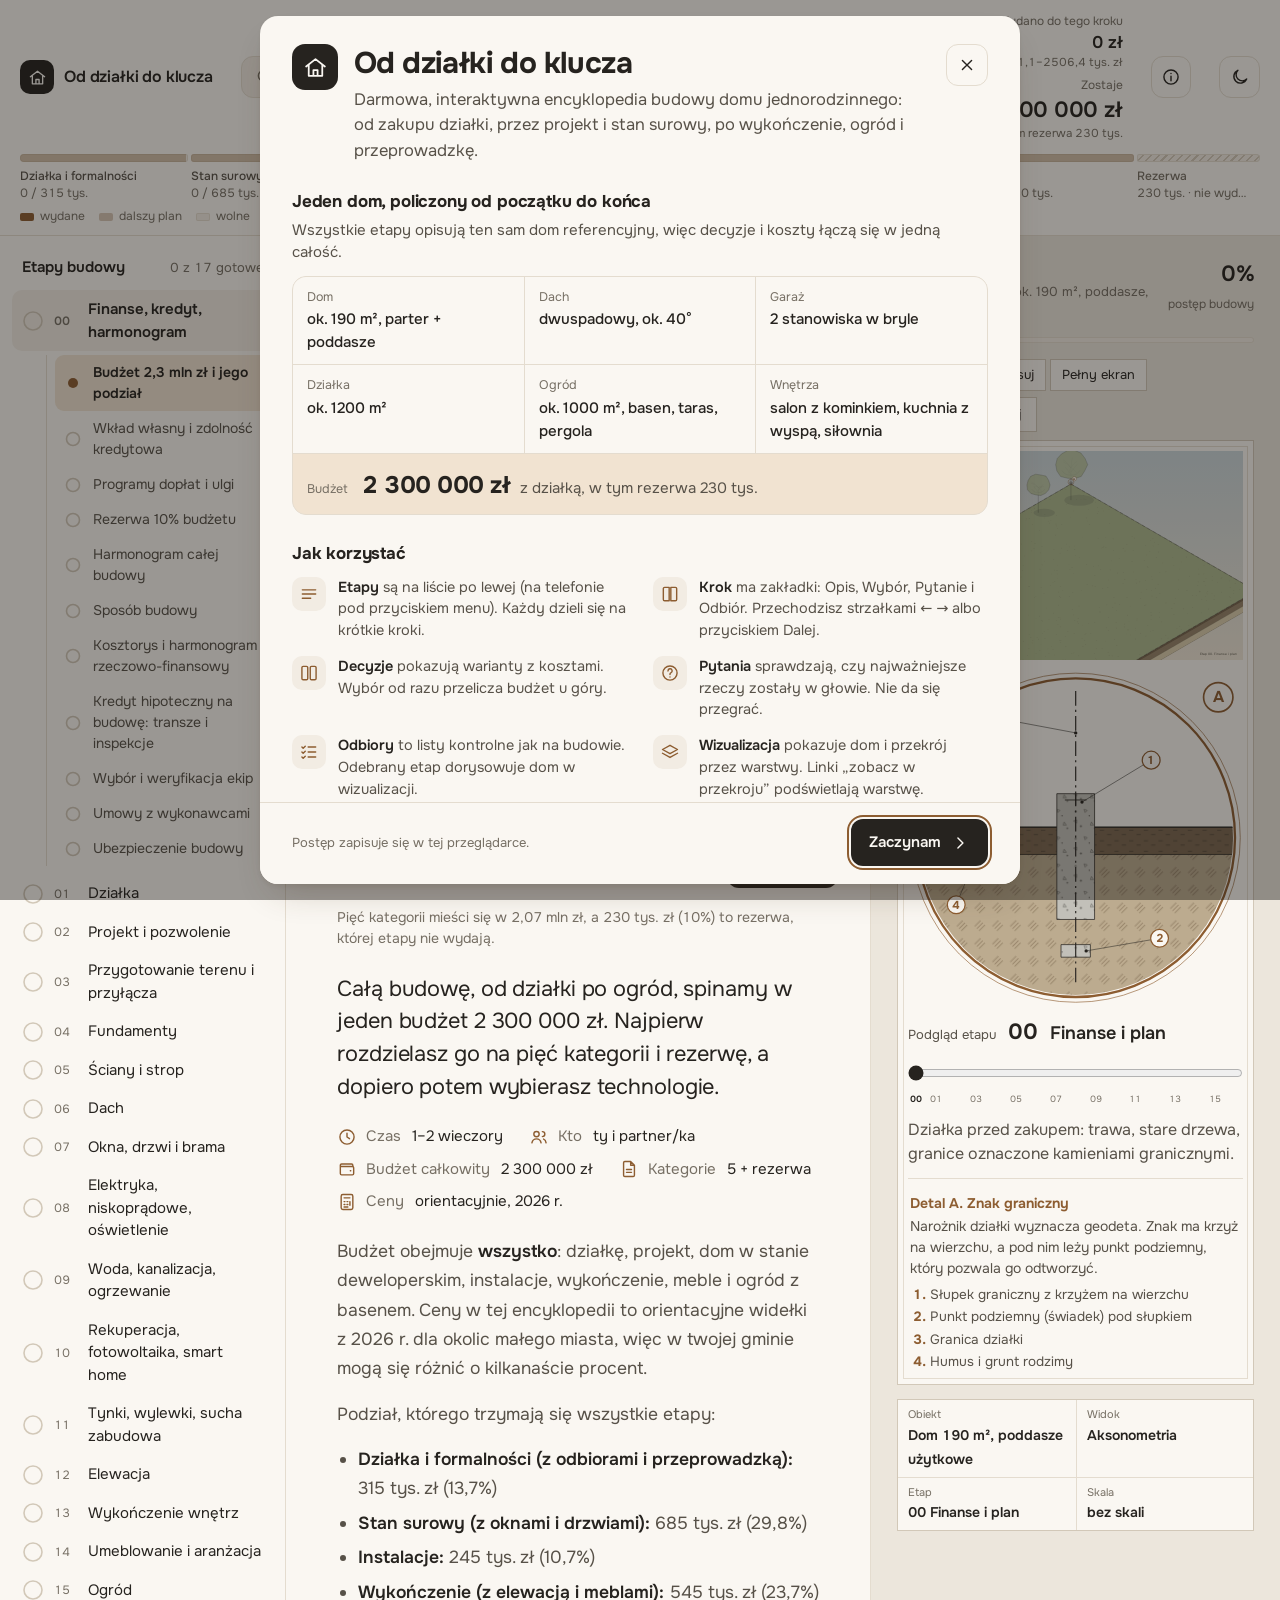
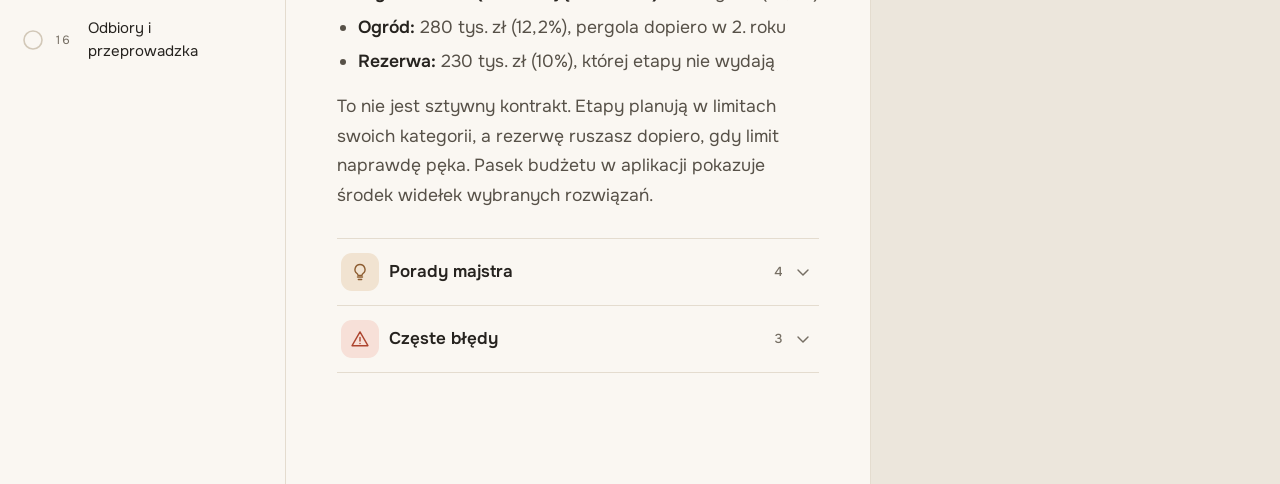
==== commit e5e71119: "Obrazek podglądu linku (Open Graph), krótsza legenda paska na telefonie Co-Authored-By: Claude Opus " ====
--- a/index.html
+++ b/index.html
@@ -13,7 +13,12 @@
 <meta property="og:site_name" content="Od działki do klucza">
 <meta property="og:title" content="Od działki do klucza · interaktywny poradnik budowy domu">
 <meta property="og:description" content="17 etapów budowy domu z decyzjami, kosztami, quizami i odbiorami. Dom ok. 190 m², budżet 2,3 mln zł. Materiał edukacyjny.">
-<meta name="twitter:card" content="summary">
+<meta property="og:url" content="https://mkazmierski4.github.io/budowa-domu/">
+<meta property="og:image" content="https://mkazmierski4.github.io/budowa-domu/og.png">
+<meta property="og:image:width" content="1200">
+<meta property="og:image:height" content="630">
+<meta property="og:image:alt" content="Ekran poradnika: etapy budowy, budżet i rysunek domu z ogrodem">
+<meta name="twitter:card" content="summary_large_image">
 <link rel="icon" href="favicon.svg" type="image/svg+xml">
 <link rel="stylesheet" href="css/fonts.css">
 <link rel="stylesheet" href="css/style.css">
@@ -69,7 +74,7 @@
       <button class="iconbtn" id="themeBtn" aria-label="Przełącz motyw"><svg class="ico"><use id="themeIco" href="#i-moon"/></svg></button>
     </div>
     <div class="bar" id="bar" role="img" aria-label="Podział budżetu na kategorie"></div>
-    <div class="bar-key" aria-hidden="true"><span><i class="k-f"></i>wydane do tego kroku</span><span><i class="k-c"></i>dalsza część planu</span><span><i class="k-e"></i>wolne w limicie</span></div>
+    <div class="bar-key" aria-hidden="true"><span><i class="k-f"></i>wydane</span><span><i class="k-c"></i>dalszy plan</span><span><i class="k-e"></i>wolne</span></div>
   </header>
 
   <div class="body">
--- a/css/style.css
+++ b/css/style.css
@@ -98,7 +98,8 @@
 .trk i{position:absolute;top:0;bottom:0;left:0;width:0;transition:width .6s var(--spring),left .6s var(--spring)}
 .trk .f{background:var(--wood)}
 .trk .c{background:color-mix(in srgb,var(--wood) 32%,transparent)}
-.bar-key{display:flex;gap:14px;margin-top:6px;font-size:12px;color:var(--ink-3)}
+.bar-key{display:flex;flex-wrap:wrap;gap:4px 14px;margin-top:6px;font-size:12px;color:var(--ink-3)}
+.bar-key span{white-space:nowrap}
 .bar-key i{display:inline-block;width:14px;height:8px;border-radius:2px;margin-right:6px;vertical-align:middle}
 .bar-key .k-f{background:var(--wood)}
 .bar-key .k-c{background:color-mix(in srgb,var(--wood) 32%,transparent)}
--- a/css/illus.css
+++ b/css/illus.css
@@ -20,7 +20,7 @@
   --il-ziemia:#86603F; --il-trawa:#6E8150; --il-piasek:#B39E6E; --il-zwir:#8E877A;
   --il-kmb:#151210; --il-papa:#2A2420; --il-folia:#C9A73A; --il-eps:#DAD6CC; --il-xps:#5F94AC; --il-welna:#BFA75E;
   --il-ceramika:#A86D4D; --il-bloczek:#8F8F89; --il-woda:#4E93B8; --il-dachowka:#59616A; --il-dachowka-ceg:#6B3A2A; --il-membrana:#6C8191; --il-szklo:#7FA6B4; --il-blacha:#737A80;
-  --il-papier:#4A4238; --il-maszyna:#C47F2A; --il-poziomica:#D2A535; --il-ok:#5E9E5B; --il-bad:#D0664B;
+  --il-papier:#E8E2D6; --il-maszyna:#C47F2A; --il-poziomica:#D2A535; --il-ok:#5E9E5B; --il-bad:#D0664B;
   --il-skin:#D9A47D; --il-skin-d:#A9744F; --il-shirt:#C9692C; --il-pants:#3C4B59; --il-helmet:#D9A02A; --il-hair:#3E2B1E;
   --il-road:#3A3229;
 }}
@@ -30,7 +30,7 @@
   --il-ziemia:#86603F; --il-trawa:#6E8150; --il-piasek:#B39E6E; --il-zwir:#8E877A;
   --il-kmb:#151210; --il-papa:#2A2420; --il-folia:#C9A73A; --il-eps:#DAD6CC; --il-xps:#5F94AC; --il-welna:#BFA75E;
   --il-ceramika:#A86D4D; --il-bloczek:#8F8F89; --il-woda:#4E93B8; --il-dachowka:#59616A; --il-dachowka-ceg:#6B3A2A; --il-membrana:#6C8191; --il-szklo:#7FA6B4; --il-blacha:#737A80;
-  --il-papier:#4A4238; --il-maszyna:#C47F2A; --il-poziomica:#D2A535; --il-ok:#5E9E5B; --il-bad:#D0664B;
+  --il-papier:#E8E2D6; --il-maszyna:#C47F2A; --il-poziomica:#D2A535; --il-ok:#5E9E5B; --il-bad:#D0664B;
   --il-skin:#D9A47D; --il-skin-d:#A9744F; --il-shirt:#C9692C; --il-pants:#3C4B59; --il-helmet:#D9A02A; --il-hair:#3E2B1E;
   --il-road:#3A3229;
 }
